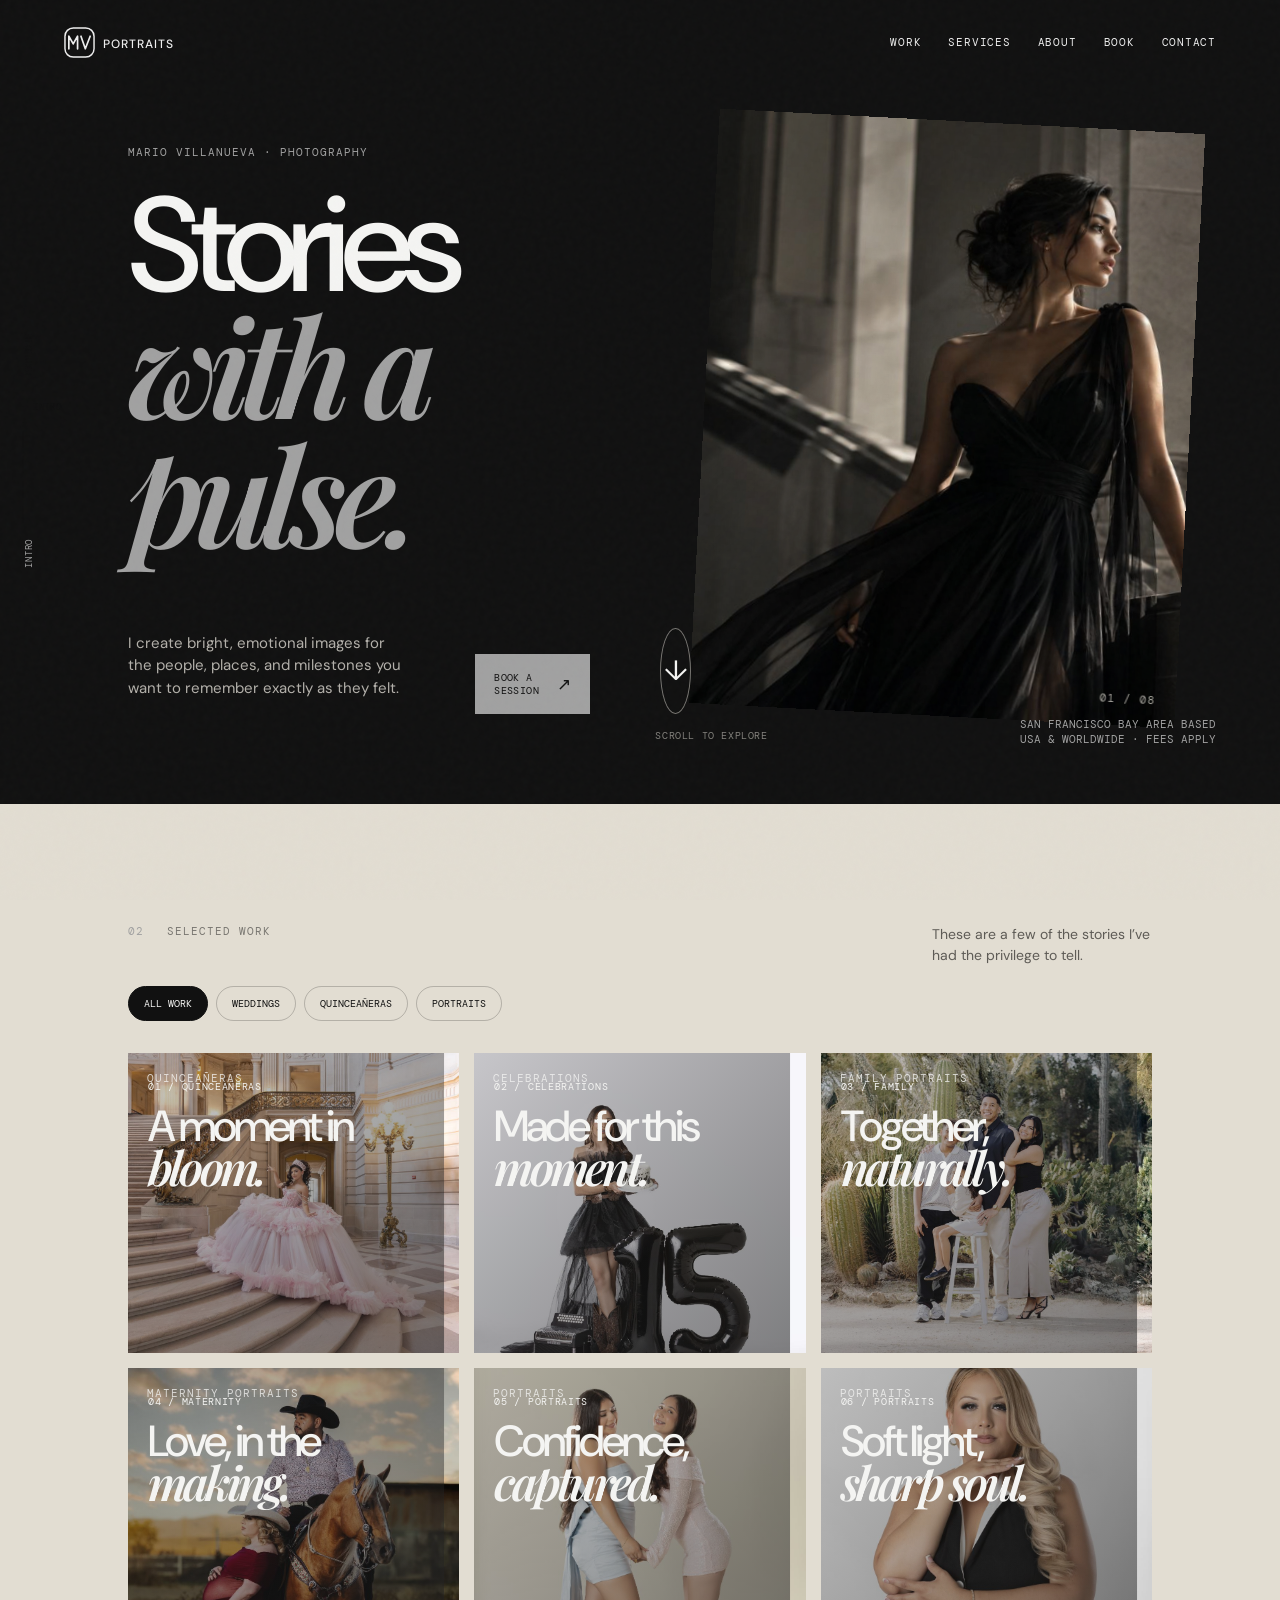
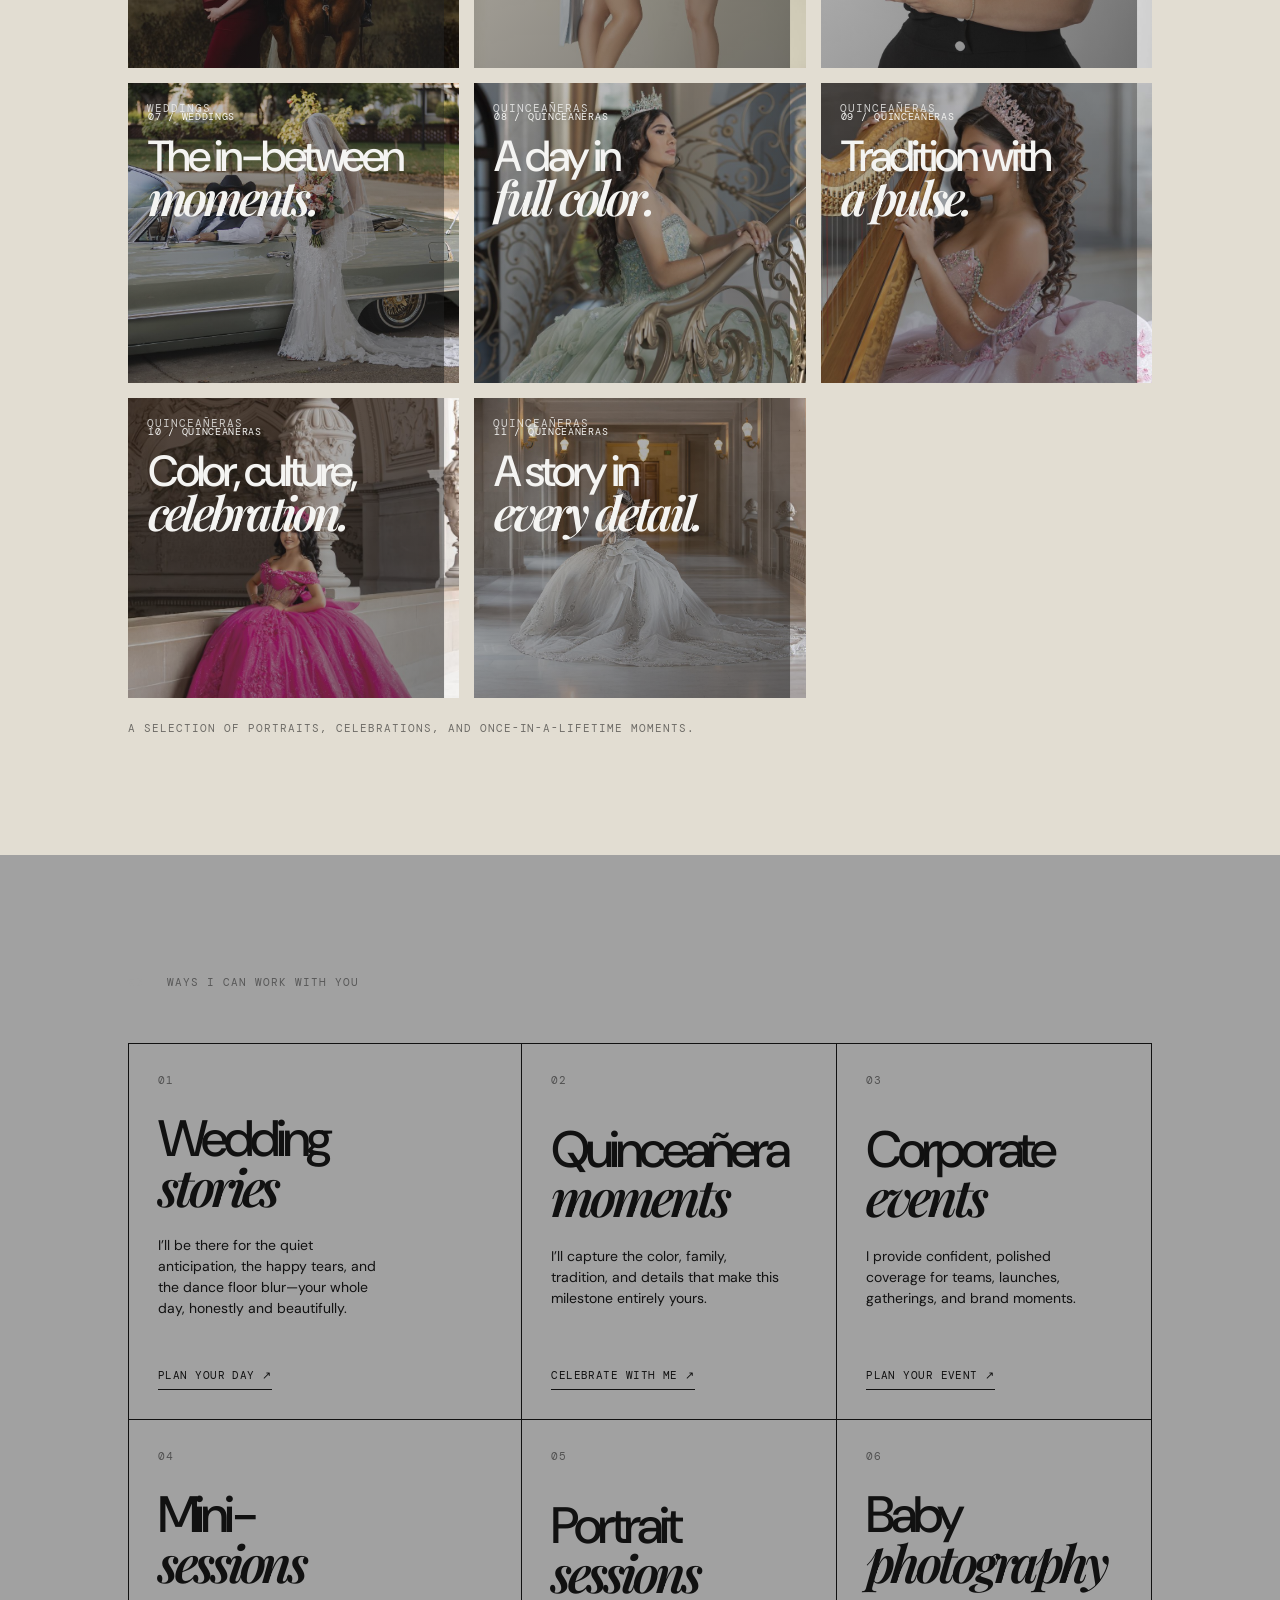
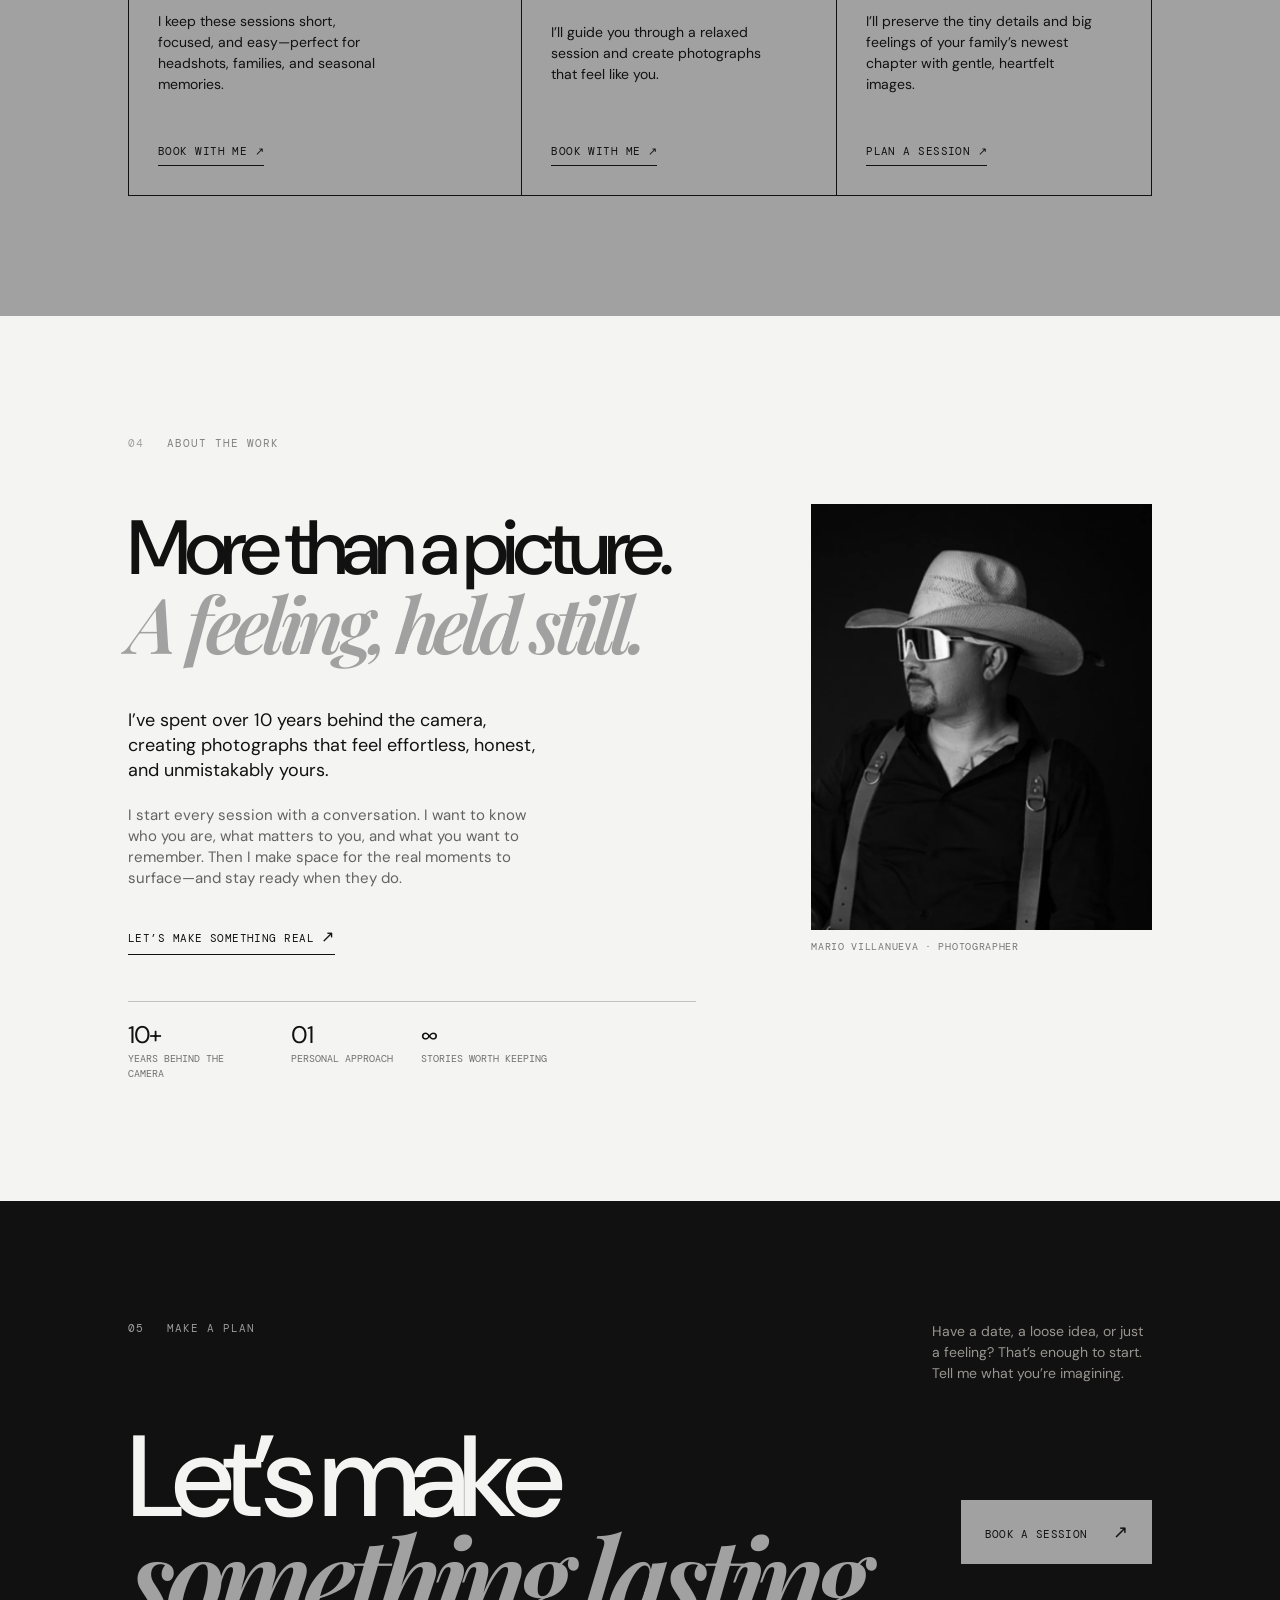
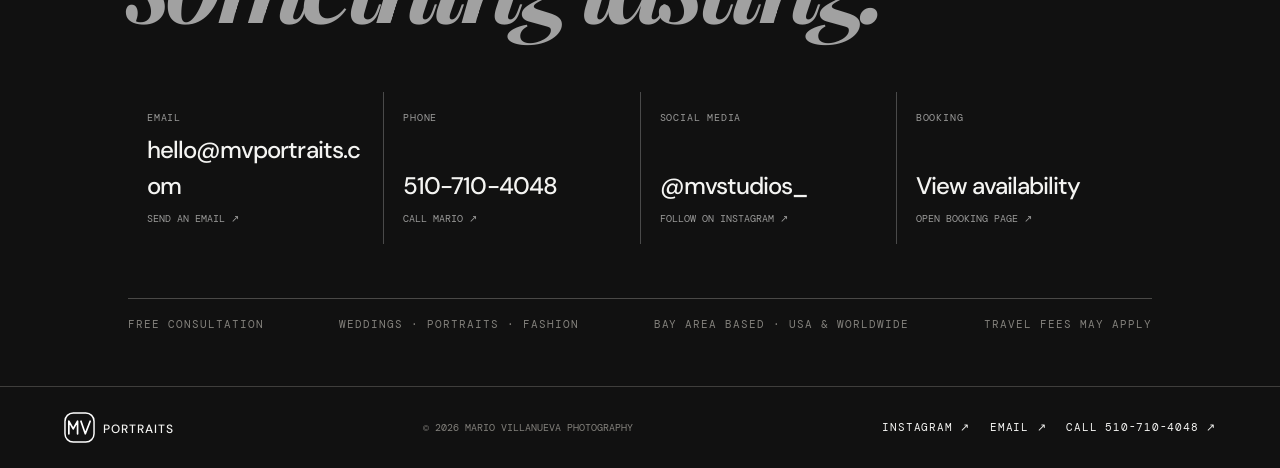
==== index.html @ e6b800de "Reduce services to six offerings" ====
<!doctype html>
<html lang="en">
  <head>
    <meta charset="UTF-8" />
    <meta name="viewport" content="width=device-width, initial-scale=1.0" />
    <meta name="description" content="MV Portraits by Mario Villanueva — San Francisco Bay Area wedding, quinceañera, baby, portrait, corporate event, mini-session, holiday, and special event photography. Available throughout the USA and worldwide." />
    <meta name="author" content="Mario Villanueva Photography" />
    <meta name="robots" content="index, follow, max-image-preview:large" />
    <link rel="canonical" href="https://mvportraits.com/" />
    <meta property="og:type" content="website" />
    <meta property="og:url" content="https://mvportraits.com/" />
    <meta property="og:title" content="MV Portraits — Photography with a pulse" />
    <meta property="og:description" content="Emotional photography for weddings, quinceañeras, portraits, corporate events, mini-sessions, holidays, and special events." />
    <meta property="og:site_name" content="MV Portraits" />
    <meta name="twitter:card" content="summary_large_image" />
    <link rel="icon" href="logo.svg" type="image/svg+xml" />
    <title>MV Portraits | Wedding, Quinceañera &amp; Event Photographer</title>
    <link rel="preconnect" href="https://fonts.googleapis.com" />
    <link rel="preconnect" href="https://fonts.gstatic.com" crossorigin />
    <link href="https://fonts.googleapis.com/css2?family=DM+Mono:wght@400;500&family=DM+Sans:wght@400;500;700&family=Playfair+Display:ital,wght@0,600;1,600&display=swap" rel="stylesheet" />
    <link rel="stylesheet" href="styles.css" />
    <link rel="stylesheet" href="overrides.css" />
    <script defer src="script.js"></script>
    <script type="application/ld+json">
      {
        "@context": "https://schema.org",
        "@type": "Photographer",
        "name": "Mario Villanueva Photography",
        "alternateName": "MV Portraits",
        "url": "https://mvportraits.com/",
        "telephone": "+1-510-710-4048",
        "email": "hello@mvportraits.com",
        "sameAs": ["https://www.instagram.com/mvstudios_/", "https://tidycal.com/tidycalmv"],
        "areaServed": ["San Francisco Bay Area", "United States", "Worldwide"],
        "serviceType": ["Wedding photography", "Quinceañera photography", "Baby photography", "Portrait photography", "Corporate event photography", "Mini-session photography", "Holiday photography", "Special event photography"]
      }
    </script>
  </head>
  <body>
    <a class="skip-link" href="#top">Skip to content</a>
    <div class="grain" aria-hidden="true"></div>
    <aside class="section-rail" aria-label="Page progress">
      <span class="section-rail-title">Explore</span>
      <a href="#top" data-rail="top" aria-label="Back to top"><i></i><span>Intro</span></a>
      <a href="#work" data-rail="work" aria-label="Selected work"><i></i><span>Work</span></a>
      <a href="#services" data-rail="services" aria-label="Services"><i></i><span>Services</span></a>
      <a href="#about" data-rail="about" aria-label="About Mario"><i></i><span>About</span></a>
      <a href="#contact" data-rail="contact" aria-label="Contact"><i></i><span>Contact</span></a>
      <strong class="section-rail-current">Intro</strong>
    </aside>
    <header class="site-header">
      <a class="brand" href="#top" aria-label="MV Portraits home"><img class="brand-logo" src="logo.svg" alt="MV Portraits logo" /><i>Portraits</i></a>
      <button class="menu-toggle" aria-expanded="false" aria-controls="site-nav">Menu <span>↗</span></button>
      <nav id="site-nav" class="site-nav" aria-label="Main navigation">
        <a href="#work">Work</a><a href="#services">Services</a><a href="#about">About</a><a href="https://tidycal.com/tidycalmv" target="_blank" rel="noreferrer">Book</a><a href="#contact">Contact</a>
      </nav>
    </header>

    <main id="top">
      <section class="hero section-pad">
        <div class="hero-copy">
          <p class="eyebrow">Mario Villanueva · Photography</p>
          <h1>Stories<br /><em>with a<br /><span class="pulse-word">pulse</span>.</em></h1>
          <div class="hero-bottom">
            <p class="lede">I create bright, emotional images for the people, places, and milestones you want to remember exactly as they felt.</p>
            <a class="hero-booking" href="https://tidycal.com/tidycalmv" target="_blank" rel="noreferrer">Book a session <span>↗</span></a>
            <a class="circle-link" href="#work" aria-label="Scroll to selected work">↓<span>Scroll to explore</span></a>
          </div>
        </div>
        <div class="hero-art placeholder-art art-hero" role="img" aria-label="Editorial portrait in a dramatic architectural interior">
          <img class="hero-image" src="Images/hero-mvportraits.jpg" alt="Editorial portrait in a dramatic architectural interior" fetchpriority="high" /><span class="art-mark">01 / 08</span>
        </div>
        <div class="hero-stamp">San Francisco Bay Area based<br />USA &amp; worldwide · fees apply</div>
      </section>

      <section id="work" class="work section-pad">
        <h2 class="visually-hidden">Photography portfolio</h2>
        <div class="section-head"><div class="section-kicker">02 <span>Selected work</span></div><p>These are a few of the stories I’ve had the privilege to tell.</p></div>
        <div class="filters" role="tablist" aria-label="Filter work"><button class="filter active" data-filter="all" role="tab">All work</button><button class="filter" data-filter="weddings" role="tab">Weddings</button><button class="filter" data-filter="quinceaneras" role="tab">Quinceañeras</button><button class="filter" data-filter="portraits" role="tab">Portraits</button></div>
        <div class="gallery">
          <article class="work-card tall placeholder-art art-sand" data-category="quinceaneras"><img class="gallery-image" src="Images/Gallery%20Images/optimized-small/17.mb%20.jpg" alt="Quinceañera portrait in a grand staircase setting" loading="lazy" /><span class="placeholder-label">Quinceañeras</span><div><small>01 / Quinceañeras</small><h3>A moment in<br /><em>bloom.</em></h3></div></article>
          <article class="work-card wide placeholder-art art-coral" data-category="quinceaneras"><img class="gallery-image" src="Images/Gallery%20Images/optimized-small/5.5mb%20.jpg" alt="Birthday portrait with a cake and oversized number balloons" loading="lazy" /><span class="placeholder-label">Celebrations</span><div><small>02 / Celebrations</small><h3>Made for this<br /><em>moment.</em></h3></div></article>
          <article class="work-card square placeholder-art art-blue" data-category="portraits"><img class="gallery-image" src="Images/Gallery%20Images/optimized-small/7.6mb%20.jpg" alt="Family portrait in a botanical garden" loading="lazy" /><span class="placeholder-label">Family portraits</span><div><small>03 / Family</small><h3>Together,<br /><em>naturally.</em></h3></div></article>
          <article class="work-card square placeholder-art art-lilac" data-category="portraits"><img class="gallery-image" src="Images/Gallery%20Images/optimized-small/8.3mb%20.jpg" alt="Maternity portrait with a horse at sunset" loading="lazy" /><span class="placeholder-label">Maternity portraits</span><div><small>04 / Maternity</small><h3>Love, in the<br /><em>making.</em></h3></div></article>
          <article class="work-card wide placeholder-art art-olive" data-category="portraits"><img class="gallery-image" src="Images/Gallery%20Images/optimized-small/9A7A7048.jpg" alt="Studio portrait of two women in elegant dresses" loading="lazy" /><span class="placeholder-label">Portraits</span><div><small>05 / Portraits</small><h3>Confidence,<br /><em>captured.</em></h3></div></article>
          <article class="work-card tall placeholder-art art-sand" data-category="portraits"><img class="gallery-image" src="Images/Gallery%20Images/optimized-small/9A7A8959.jpg" alt="Professional studio portrait of a woman in a black suit" loading="lazy" /><span class="placeholder-label">Portraits</span><div><small>06 / Portraits</small><h3>Soft light,<br /><em>sharp soul.</em></h3></div></article>
          <article class="work-card wide placeholder-art art-coral" data-category="weddings"><img class="gallery-image" src="Images/Gallery%20Images/optimized-small/9H5A1439.jpg" alt="Wedding couple with a classic car" loading="lazy" /><span class="placeholder-label">Weddings</span><div><small>07 / Weddings</small><h3>The in-between<br /><em>moments.</em></h3></div></article>
          <article class="work-card square placeholder-art art-blue" data-category="quinceaneras"><img class="gallery-image" src="Images/Gallery%20Images/optimized-small/9H5A9076-Enhanced-NR%20banner%20size%20.jpg" alt="Quinceañera portrait on an ornate staircase" loading="lazy" /><span class="placeholder-label">Quinceañeras</span><div><small>08 / Quinceañeras</small><h3>A day in<br /><em>full color.</em></h3></div></article>
          <article class="work-card square placeholder-art art-lilac" data-category="quinceaneras"><img class="gallery-image" src="Images/Gallery%20Images/optimized-small/banner%20size%20.jpg" alt="Quinceañera portrait with a harp" loading="lazy" /><span class="placeholder-label">Quinceañeras</span><div><small>09 / Quinceañeras</small><h3>Tradition with<br /><em>a pulse.</em></h3></div></article>
          <article class="work-card wide placeholder-art art-olive" data-category="quinceaneras"><img class="gallery-image" src="Images/Gallery%20Images/optimized-small/banners%20size%20.jpg" alt="Quinceañera in a bright pink gown" loading="lazy" /><span class="placeholder-label">Quinceañeras</span><div><small>10 / Quinceañeras</small><h3>Color, culture,<br /><em>celebration.</em></h3></div></article>
          <article class="work-card wide placeholder-art art-sand" data-category="quinceaneras"><img class="gallery-image" src="Images/Gallery%20Images/optimized-small/Untitled-163.jpg" alt="Quinceañera in a white gown inside an elegant hall" loading="lazy" /><span class="placeholder-label">Quinceañeras</span><div><small>11 / Quinceañeras</small><h3>A story in<br /><em>every detail.</em></h3></div></article>
        </div>
        <p class="gallery-note">A selection of portraits, celebrations, and once-in-a-lifetime moments.</p>
      </section>

      <section id="services" class="services section-pad">
        <h2 class="visually-hidden">Photography services</h2>
        <div class="section-kicker">03 <span>Ways I can work with you</span></div>
        <div class="services-grid">
          <article class="service featured"><span class="service-no">01</span><h3>Wedding<br /><em>stories</em></h3><p>I’ll be there for the quiet anticipation, the happy tears, and the dance floor blur—your whole day, honestly and beautifully.</p><a href="#contact">Plan your day ↗</a></article>
          <article class="service"><span class="service-no">02</span><h3>Quinceañera<br /><em>moments</em></h3><p>I’ll capture the color, family, tradition, and details that make this milestone entirely yours.</p><a href="#contact">Celebrate with me ↗</a></article>
          <article class="service"><span class="service-no">03</span><h3>Corporate<br /><em>events</em></h3><p>I provide confident, polished coverage for teams, launches, gatherings, and brand moments.</p><a href="#contact">Plan your event ↗</a></article>
          <article class="service"><span class="service-no">04</span><h3>Mini-<br /><em>sessions</em></h3><p>I keep these sessions short, focused, and easy—perfect for headshots, families, and seasonal memories.</p><a href="#contact">Book with me ↗</a></article>
          <article class="service"><span class="service-no">05</span><h3>Portrait<br /><em>sessions</em></h3><p>I’ll guide you through a relaxed session and create photographs that feel like you.</p><a href="#contact">Book with me ↗</a></article>
          <article class="service"><span class="service-no">06</span><h3>Baby<br /><em>photography</em></h3><p>I’ll preserve the tiny details and big feelings of your family’s newest chapter with gentle, heartfelt images.</p><a href="#contact">Plan a session ↗</a></article>
        </div>
      </section>

      <section id="about" class="intro section-pad">
        <div class="section-kicker">04 <span>About the work</span></div>
        <div class="about-layout">
          <figure class="about-portrait"><img src="Images/mario.webp" alt="Mario Villanueva, photographer and founder of MV Portraits" loading="lazy" /><figcaption>Mario Villanueva · Photographer</figcaption></figure>
          <div class="about-copy"><h2>More than a picture.<br /><em>A feeling, held still.</em></h2><div class="intro-text"><p>I’ve spent over 10 years behind the camera, creating photographs that feel effortless, honest, and unmistakably yours.</p><p>I start every session with a conversation. I want to know who you are, what matters to you, and what you want to remember. Then I make space for the real moments to surface—and stay ready when they do.</p><a class="text-link" href="#contact">Let’s make something real <span>↗</span></a></div><div class="about-details"><span><strong>10+</strong> years behind the camera</span><span><strong>01</strong> personal approach</span><span><strong>∞</strong> stories worth keeping</span></div></div>
        </div>
      </section>

      <section id="contact" class="contact section-pad"><div class="contact-top"><div class="section-kicker">05 <span>Make a plan</span></div><p>Have a date, a loose idea, or just a feeling? That’s enough to start. Tell me what you’re imagining.</p></div><div class="contact-main"><h2>Let’s make<br /><em>something lasting.</em></h2><a class="button" href="https://tidycal.com/tidycalmv" target="_blank" rel="noreferrer">Book a session <span>↗</span></a></div><div class="contact-links" aria-label="Contact options"><a href="mailto:hello@mvportraits.com"><small>Email</small><strong>hello@mvportraits.com</strong><span>Send an email ↗</span></a><a href="tel:+15107104048"><small>Phone</small><strong>510-710-4048</strong><span>Call Mario ↗</span></a><a href="https://www.instagram.com/mvstudios_/" target="_blank" rel="noreferrer"><small>Social media</small><strong>@mvstudios_</strong><span>Follow on Instagram ↗</span></a><a href="https://tidycal.com/tidycalmv" target="_blank" rel="noreferrer"><small>Booking</small><strong>View availability</strong><span>Open booking page ↗</span></a></div><div class="contact-meta"><span>Free consultation</span><span>Weddings · Portraits · Fashion</span><span>Bay Area based · USA &amp; worldwide</span><span>Travel fees may apply</span></div></section>
    </main>
    <dialog class="lightbox" aria-labelledby="lightbox-title"><button class="lightbox-close" type="button" aria-label="Close image preview">×</button><div class="lightbox-art"><img id="lightbox-image" src="" alt="" /></div><div class="lightbox-copy"><small id="lightbox-kicker"></small><h2 id="lightbox-title"></h2><p>A closer look at this story.</p></div></dialog>
    <footer class="site-footer"><a class="brand" href="#top"><img class="brand-logo" src="logo.svg" alt="MV Portraits logo" /><i>Portraits</i></a><p>© <span id="year"></span> Mario Villanueva Photography</p><div><a href="https://www.instagram.com/mvstudios_/" target="_blank" rel="noreferrer">Instagram ↗</a><a href="mailto:hello@mvportraits.com">Email ↗</a><a href="tel:+15107104048">Call 510-710-4048 ↗</a></div></footer>
  </body>
</html>
---- styles.css ----
:root{--ink:#171614;--cream:#f3efe6;--coral:#ef765e;--blue:#a9c9d6;--sand:#d7b99e;--lilac:#c7b3c8;--olive:#b1b78d;--line:rgba(23,22,20,.22);--serif:'Playfair Display',Georgia,serif;--sans:'DM Sans',Arial,sans-serif;--mono:'DM Mono',monospace}*{box-sizing:border-box}html{scroll-behavior:smooth}body{margin:0;background:var(--cream);color:var(--ink);font-family:var(--sans);font-size:16px;line-height:1.5}.grain{position:fixed;inset:0;pointer-events:none;opacity:.07;z-index:9;background-image:url("data:image/svg+xml,%3Csvg viewBox='0 0 180 180' xmlns='http://www.w3.org/2000/svg'%3E%3Cfilter id='n'%3E%3CfeTurbulence type='fractalNoise' baseFrequency='.8' numOctaves='3' stitchTiles='stitch'/%3E%3C/filter%3E%3Crect width='100%25' height='100%25' filter='url(%23n)' opacity='.6'/%3E%3C/svg%3E")}.site-header{display:flex;align-items:center;justify-content:space-between;padding:27px 5vw;position:absolute;top:0;left:0;width:100%;z-index:5}.brand{color:var(--ink);display:flex;gap:9px;align-items:baseline;text-decoration:none;font-weight:700;letter-spacing:-.05em;font-size:19px}.brand span{font-size:24px}.brand i{font-family:var(--serif);font-weight:600;font-size:18px;letter-spacing:-.04em}.site-nav{display:flex;gap:27px}.site-nav a,.site-footer a{color:inherit;text-decoration:none;font-family:var(--mono);font-size:11px;text-transform:uppercase;letter-spacing:.07em}.site-nav a:hover,.site-footer a:hover,.text-link:hover{color:var(--coral)}.menu-toggle{display:none;background:none;border:0;font:11px var(--mono);text-transform:uppercase}.menu-toggle span{font-size:17px}.section-pad{padding:120px 10vw}.hero{min-height:800px;background:var(--ink);color:var(--cream);position:relative;display:flex;align-items:center;overflow:hidden;padding-top:145px;padding-bottom:90px}.hero-copy{position:relative;z-index:2;width:55%;align-self:center}.eyebrow,.section-kicker,.service-no,.placeholder-label,.art-mark,.contact-meta,.gallery-note{font:11px var(--mono);text-transform:uppercase;letter-spacing:.09em}.eyebrow{color:var(--coral);margin:0 0 28px}.hero h1{font-size:clamp(68px,10.5vw,150px);line-height:.88;letter-spacing:-.075em;margin:0 0 55px;font-weight:500}.hero h1 em,.intro h2 em,.work-card h3 em,.service h3 em,.faq h2 em,.contact h2 em{font-family:var(--serif);font-weight:600;letter-spacing:-.08em}.hero h1 em{color:var(--coral)}.hero-bottom{display:flex;align-items:end;gap:70px}.lede{max-width:310px;color:rgba(243,239,230,.72);font-size:15px}.circle-link{display:flex;align-items:center;justify-content:center;border:1px solid rgba(243,239,230,.45);width:86px;height:86px;border-radius:50%;color:var(--cream);text-decoration:none;font-size:28px;line-height:1;position:relative;transition:.25s}.circle-link:hover{background:var(--coral);border-color:var(--coral);transform:rotate(-12deg)}.circle-link span{position:absolute;top:100px;left:-6px;white-space:nowrap;font:10px var(--mono);text-transform:uppercase;letter-spacing:.06em;color:rgba(243,239,230,.5)}.placeholder-art{position:relative;overflow:hidden}.placeholder-art:after{content:"";position:absolute;inset:0;background:linear-gradient(140deg,transparent 35%,rgba(255,255,255,.15) 36%,transparent 50%),radial-gradient(ellipse at 55% 35%,rgba(255,255,255,.23),transparent 32%),linear-gradient(120deg,rgba(0,0,0,.03),rgba(0,0,0,.35));mix-blend-mode:soft-light}.art-hero{position:absolute;right:7vw;top:15%;width:38%;height:74%;background:linear-gradient(135deg,#847b73,#252322 60%,#be765c);transform:rotate(3deg)}.art-hero:before{content:"";position:absolute;width:52%;height:74%;left:23%;top:13%;border-radius:48% 48% 42% 42%;background:linear-gradient(160deg,#c9a88c 0 21%,#633f39 22% 48%,#1d1c1b 49% 100%);filter:blur(1px)}.placeholder-label{position:absolute;z-index:2;top:18px;left:19px;color:rgba(23,22,20,.65)}.art-hero .placeholder-label{color:rgba(243,239,230,.65)}.art-mark{position:absolute;z-index:2;bottom:20px;right:20px;color:rgba(243,239,230,.7)}.hero-stamp{position:absolute;z-index:2;right:5vw;bottom:57px;color:var(--coral);font:11px var(--mono);text-transform:uppercase;line-height:1.4}.section-kicker{display:flex;gap:23px;color:var(--coral);margin-bottom:54px}.section-kicker span{color:var(--ink);opacity:.5}.intro{background:var(--cream)}.intro-layout,.faq-layout{display:grid;grid-template-columns:1.4fr .8fr;gap:12vw}.intro h2,.faq h2{font-size:clamp(42px,6vw,84px);line-height:.96;letter-spacing:-.07em;font-weight:500;margin:0}.intro h2 em,.faq h2 em{color:var(--coral)}.intro-text{padding-top:12px;max-width:350px}.intro-text p{font-size:18px;line-height:1.4;margin:0 0 22px}.intro-text p+ p{color:rgba(23,22,20,.65);font-size:15px}.text-link,.service a{display:inline-block;color:var(--ink);font:11px var(--mono);text-transform:uppercase;letter-spacing:.04em;text-decoration:none;border-bottom:1px solid var(--ink);padding-bottom:7px;margin-top:15px}.text-link span{font-size:16px}.work{background:#e2ddd2}.section-head,.contact-top{display:flex;justify-content:space-between;align-items:start}.section-head p,.contact-top p{margin:0;color:rgba(23,22,20,.65);max-width:220px;font-size:14px}.filters{display:flex;gap:8px;margin:-6px 0 32px}.filter{background:transparent;border:1px solid var(--line);border-radius:30px;padding:10px 15px;font:10px var(--mono);text-transform:uppercase;cursor:pointer;color:var(--ink)}.filter.active,.filter:hover{background:var(--ink);color:var(--cream);border-color:var(--ink)}.gallery{display:grid;grid-template-columns:1fr 1fr 1fr;grid-auto-rows:245px;gap:15px}.work-card{display:flex;flex-direction:column;justify-content:space-between;padding:20px;transition:transform .3s,opacity .3s}.work-card:hover{transform:translateY(-6px)}.work-card.tall{grid-row:span 2;background:var(--sand)}.work-card.wide{grid-column:span 2;background:var(--coral)}.work-card.square{background:var(--blue)}.work-card.art-lilac{background:var(--lilac)}.work-card.art-olive{background:var(--olive)}.work-card div{position:relative;z-index:2}.work-card small{font:10px var(--mono);text-transform:uppercase;letter-spacing:.07em}.work-card h3{font-size:clamp(31px,3.4vw,54px);line-height:.89;letter-spacing:-.07em;font-weight:500;margin:10px 0 0}.work-card h3 em{font-size:1.08em}.gallery-note{opacity:.55;margin:23px 0 0}.services{background:var(--coral)}.services .section-kicker span{color:var(--ink)}.services-grid{display:grid;grid-template-columns:1.25fr 1fr 1fr;gap:1px;background:var(--ink);border:1px solid var(--ink)}.service{background:var(--coral);padding:29px;min-height:375px;display:flex;flex-direction:column}.service.featured{background:var(--ink);color:var(--cream)}.service-no{color:rgba(23,22,20,.55)}.featured .service-no{color:var(--coral)}.service h3{font-size:clamp(35px,4vw,64px);line-height:.91;letter-spacing:-.08em;font-weight:500;margin:auto 0 22px}.featured h3 em{color:var(--coral)}.service p{font-size:14px;max-width:230px;margin:0 0 20px}.service a{margin-top:auto;width:max-content;border-color:currentColor;color:inherit}.faq{background:var(--cream)}.faq-list{border-top:1px solid var(--line)}details{border-bottom:1px solid var(--line);padding:21px 0}summary{display:flex;justify-content:space-between;list-style:none;cursor:pointer;font-size:16px;font-weight:500}summary::-webkit-details-marker{display:none}summary span{font:24px var(--sans);font-weight:300;transition:transform .2s}details[open] summary span{transform:rotate(45deg)}details p{max-width:520px;color:rgba(23,22,20,.65);font-size:14px;margin:15px 35px 0 0}.contact{background:var(--ink);color:var(--cream);min-height:620px;padding-bottom:55px;display:flex;flex-direction:column}.contact-top .section-kicker span{color:var(--cream);opacity:.6}.contact-top p{color:rgba(243,239,230,.6)}.contact-main{display:flex;flex:1;align-items:center;justify-content:space-between;gap:30px}.contact h2{font-size:clamp(59px,9vw,132px);line-height:.85;letter-spacing:-.08em;font-weight:500;margin:40px 0}.contact h2 em{color:var(--coral)}.button{background:var(--coral);color:var(--ink);text-decoration:none;padding:20px 24px;font:11px var(--mono);text-transform:uppercase;letter-spacing:.03em;transition:.2s}.button:hover{background:var(--cream);transform:translateY(-3px)}.button span{font-size:18px;margin-left:18px}.contact-meta{display:flex;justify-content:space-between;color:rgba(243,239,230,.5);border-top:1px solid rgba(243,239,230,.25);padding-top:18px}.site-footer{background:var(--ink);color:var(--cream);border-top:1px solid rgba(243,239,230,.2);display:flex;justify-content:space-between;align-items:center;padding:25px 5vw}.site-footer p{margin:0;color:rgba(243,239,230,.5);font:10px var(--mono);text-transform:uppercase}.site-footer>div{display:flex;gap:20px}.site-footer a{color:var(--cream)}
@media(max-width:750px){.site-header{padding:20px 6vw}.site-nav{display:none;position:absolute;top:70px;right:6vw;background:var(--cream);padding:20px;flex-direction:column;gap:15px;box-shadow:0 10px 30px #0001}.site-nav.open{display:flex}.menu-toggle{display:block;color:var(--cream)}.hero{min-height:730px;padding:120px 6vw 70px;display:block}.hero-copy{width:100%;padding-top:60px}.hero h1{font-size:20vw;margin-bottom:38px}.hero-bottom{gap:35px;align-items:center}.lede{font-size:14px;max-width:220px}.circle-link{width:68px;height:68px}.circle-link span{display:none}.art-hero{top:auto;bottom:0;right:6vw;width:46%;height:35%;opacity:.75}.hero-stamp{right:auto;left:6vw;bottom:22px}.section-pad{padding:85px 6vw}.section-kicker{margin-bottom:38px}.intro-layout,.faq-layout{display:block}.intro h2,.faq h2{font-size:13vw;margin-bottom:42px}.intro-text{padding:0}.section-head,.contact-top{display:block}.section-head p,.contact-top p{margin-top:-28px;margin-left:auto}.gallery{grid-template-columns:1fr 1fr;grid-auto-rows:195px;gap:10px}.work-card{padding:14px}.work-card.tall{grid-row:span 2}.work-card.wide{grid-column:span 2}.work-card h3{font-size:30px}.services-grid{grid-template-columns:1fr}.service{min-height:300px}.contact{min-height:570px}.contact-main{display:block}.contact h2{font-size:16vw;margin:65px 0}.button{display:inline-block}.contact-meta{display:grid;gap:10px}.site-footer{display:grid;gap:20px}.site-footer>div{gap:14px}}
---- overrides.css ----
/* Monochrome visual direction: whites, blacks, graphite, and soft greys. */
:root {
  --ink: #111111;
  --cream: #f4f4f2;
  --coral: #a1a1a1;
  --blue: #c9c9c7;
  --sand: #d8d8d4;
  --lilac: #b9b9b7;
  --olive: #8e8e8c;
  --line: rgba(17, 17, 17, .22);
}

.grain { opacity: .035; }

.art-hero { background: #252525; }
.art-hero:before { display: none; }
.art-hero .hero-image { position: absolute; z-index: 0; inset: 0; width: 100%; height: 100%; object-fit: cover; object-position: 78% center; }
.art-sand { background: #d8d8d4 !important; }
.art-coral { background: #a1a1a1 !important; }
.art-blue { background: #c9c9c7 !important; }
.art-lilac { background: #b9b9b7 !important; }
.art-olive { background: #8e8e8c !important; }

.contact-links {
  display: grid;
  grid-template-columns: repeat(4, 1fr);
  gap: 1px;
  margin: 18px 0 54px;
  background: rgba(244, 244, 242, .25);
}

.contact-links a {
  display: flex;
  flex-direction: column;
  gap: 8px;
  min-height: 145px;
  padding: 19px;
  color: var(--cream);
  background: var(--ink);
  text-decoration: none;
  transition: background .2s, color .2s;
}

.contact-links a:hover { background: var(--cream); color: var(--ink); }
.contact-links small { font: 10px var(--mono); text-transform: uppercase; letter-spacing: .08em; opacity: .6; }
.contact-links strong { margin-top: auto; font-size: clamp(16px, 2vw, 24px); font-weight: 500; letter-spacing: -.04em; overflow-wrap: anywhere; }
.contact-links span { font: 10px var(--mono); text-transform: uppercase; opacity: .6; }
.intro-side { display: grid; gap: 32px; }
.about-portrait { margin: 0; }
.about-portrait img { display: block; width: 100%; aspect-ratio: 4 / 5; object-fit: cover; filter: grayscale(1); }
.about-portrait figcaption { margin-top: 10px; color: rgba(17, 17, 17, .55); font: 10px var(--mono); text-transform: uppercase; letter-spacing: .07em; }
.about-layout { display: grid; grid-template-columns: 1.25fr minmax(260px, .75fr); gap: 9vw; align-items: start; }
.about-layout .about-portrait { grid-column: 2; grid-row: 1; max-width: 390px; }
.about-copy { padding-top: 8px; }
.about-layout .about-copy { grid-column: 1; grid-row: 1; }
.about-copy h2 { margin-bottom: 42px; }
.about-copy .intro-text { max-width: 430px; padding: 0; }
.about-details { display: flex; flex-wrap: wrap; gap: 14px 28px; margin-top: 46px; padding-top: 17px; border-top: 1px solid var(--line); }
.about-details span { max-width: 135px; color: rgba(17, 17, 17, .58); font: 10px var(--mono); text-transform: uppercase; line-height: 1.45; }
.about-details strong { display: block; color: var(--ink); font: 24px var(--sans); letter-spacing: -.06em; margin-bottom: 2px; }
.visually-hidden { position: absolute; width: 1px; height: 1px; padding: 0; margin: -1px; overflow: hidden; clip: rect(0, 0, 0, 0); white-space: nowrap; border: 0; }
.brand-logo { width: 31px; height: 31px; display: block; color: currentColor; }
.brand { align-items: center; gap: 8px; }
.brand i { display: block; line-height: 1; transform: translateY(1px); font-family: var(--sans); font-size: 12px; font-style: normal; font-weight: 500; letter-spacing: .08em; text-transform: uppercase; }
.site-footer .brand-logo { filter: invert(1); }
.skip-link { position: fixed; z-index: 30; top: 12px; left: 12px; padding: 10px 14px; background: var(--ink); color: var(--cream); transform: translateY(-160%); transition: transform .2s; font: 10px var(--mono); text-transform: uppercase; }
.skip-link:focus { transform: translateY(0); }
.site-header { position: absolute; mix-blend-mode: difference; color: #fff; transition: background .25s, padding .25s; }
.site-header .brand, .site-header .site-nav a, .site-header .menu-toggle { color: #fff; }
.site-header .brand-logo { filter: invert(1); }
.site-header:has(.site-nav.open) { mix-blend-mode: normal; background: var(--cream); }
.site-header:has(.site-nav.open) .brand, .site-header:has(.site-nav.open) .site-nav a, .site-header:has(.site-nav.open) .menu-toggle { color: var(--ink); }
.site-header:has(.site-nav.open) .brand-logo { filter: none; }
a:focus-visible, button:focus-visible, summary:focus-visible { outline: 2px solid var(--coral); outline-offset: 4px; }

/* Cinematic motion layer */
html { --scroll-progress: 0; }
body::before { content: ""; position: fixed; inset: 0 auto auto 0; z-index: 20; width: 100%; height: 3px; background: var(--coral); transform: scaleX(var(--scroll-progress)); transform-origin: left; pointer-events: none; }
.section-rail { position: fixed; z-index: 8; left: 22px; top: 50%; display: flex; flex-direction: column; align-items: flex-start; gap: 9px; transform: translateY(-50%); mix-blend-mode: normal; }
.section-rail-title { margin: 0 0 6px 1px; color: rgba(17, 17, 17, .45); font: 9px var(--mono); text-transform: uppercase; letter-spacing: .12em; writing-mode: vertical-rl; transform: rotate(180deg); }
.section-rail a { display: flex; align-items: center; gap: 9px; color: var(--ink); text-decoration: none; }
.section-rail a i { display: block; width: 2px; height: 16px; background: rgba(17, 17, 17, .24); transition: height .3s ease, background .3s ease; }
.section-rail a span { max-width: 0; overflow: hidden; opacity: 0; white-space: nowrap; font: 9px var(--mono); text-transform: uppercase; letter-spacing: .08em; transition: max-width .3s ease, opacity .3s ease; }
.section-rail a:hover span, .section-rail a.active span { max-width: 70px; opacity: .75; }
.section-rail a.active i { height: 32px; background: var(--ink); }
.section-rail-current { margin: 7px 0 0 1px; color: var(--coral); font: 9px var(--mono); text-transform: uppercase; letter-spacing: .08em; writing-mode: vertical-rl; transform: rotate(180deg); }
.hero-copy > * { animation: hero-in .9s cubic-bezier(.22, 1, .36, 1) both; }
.hero-copy .eyebrow { animation-delay: .12s; }
.hero-copy h1 { animation-delay: .25s; }
.pulse-word { display: inline-block; transform-origin: center bottom; animation: pulse-word 2.8s ease-in-out 1.1s infinite; }
.hero-copy .hero-bottom { animation-delay: .4s; }
.hero-booking { display: inline-flex; align-items: center; gap: 18px; padding: 17px 19px; background: var(--coral); color: var(--ink); text-decoration: none; font: 10px var(--mono); text-transform: uppercase; letter-spacing: .04em; transition: background .2s, transform .2s; }
.hero-booking span { font-size: 17px; }
.hero-booking:hover { background: var(--cream); transform: translateY(-3px); }
.hero-art { animation: hero-art-in 1.2s cubic-bezier(.22, 1, .36, 1) .2s both, hero-float 8s ease-in-out 1.6s infinite; }
.hero-stamp { animation: fade-up .8s ease .85s both; }
.reveal { opacity: 0; transform: translateY(38px); transition: opacity .9s ease, transform .9s cubic-bezier(.22, 1, .36, 1); }
.reveal.is-visible { opacity: 1; transform: translateY(0); }
.reveal .work-card, .reveal .service, .reveal .contact-links a { opacity: 0; transform: translateY(22px); transition: opacity .7s ease, transform .7s cubic-bezier(.22, 1, .36, 1); }
.reveal.is-visible .work-card, .reveal.is-visible .service, .reveal.is-visible .contact-links a { opacity: 1; transform: translateY(0); }
.reveal.is-visible .work-card:nth-child(2), .reveal.is-visible .service:nth-child(2), .reveal.is-visible .contact-links a:nth-child(2) { transition-delay: .08s; }
.reveal.is-visible .work-card:nth-child(3), .reveal.is-visible .service:nth-child(3), .reveal.is-visible .contact-links a:nth-child(3) { transition-delay: .16s; }
.reveal.is-visible .work-card:nth-child(4), .reveal.is-visible .contact-links a:nth-child(4) { transition-delay: .24s; }
.work-card::after { transition: transform .7s cubic-bezier(.22, 1, .36, 1); transform: translateX(-12%) scale(1.15); }
.work-card:hover::after { transform: translateX(4%) scale(1.25); }
.work-card .gallery-image { position: absolute; z-index: 0; inset: 0; display: block; width: 100%; height: 100%; object-fit: cover; object-position: center center; filter: saturate(.92); transition: transform .8s cubic-bezier(.22, 1, .36, 1), filter .3s ease; }
.work-card[data-category="quinceaneras"] .gallery-image { object-position: center 42%; }
.work-card[data-category="portraits"] .gallery-image { object-position: center 38%; }
.gallery { grid-auto-flow: row dense; }
.work-card:hover .gallery-image { transform: scale(1.06); filter: saturate(1); }
.work-card:has(.gallery-image) { color: var(--cream); }
.work-card:has(.gallery-image)::after { background: linear-gradient(135deg, rgba(35, 35, 35, .18), rgba(35, 35, 35, .58)); mix-blend-mode: normal; }
.work-card:has(.gallery-image) .placeholder-label { color: rgba(244, 244, 242, .78); }
.work-card::before { content: "↗"; position: absolute; z-index: 3; top: 16px; right: 18px; width: 32px; height: 32px; display: grid; place-items: center; border: 1px solid currentColor; border-radius: 50%; opacity: 0; transform: translate(-8px, 8px) rotate(-25deg); transition: opacity .3s, transform .3s; }
.work-card:hover::before { opacity: .8; transform: translate(0, 0) rotate(0); }

@keyframes hero-in { from { opacity: 0; transform: translateY(28px); } to { opacity: 1; transform: translateY(0); } }
@keyframes hero-art-in { from { opacity: 0; transform: translateX(80px) rotate(8deg) scale(.92); } to { opacity: 1; transform: translateX(0) rotate(3deg) scale(1); } }
@keyframes hero-float { 0%, 100% { margin-top: 0; } 50% { margin-top: -14px; } }
@keyframes fade-up { from { opacity: 0; transform: translateY(12px); } to { opacity: 1; transform: translateY(0); } }
@keyframes pulse-word { 0%, 100% { transform: scale(1); text-shadow: 0 0 0 rgba(161, 161, 161, 0); } 50% { transform: scale(1.035); text-shadow: 0 0 22px rgba(161, 161, 161, .38); } }
@media (prefers-reduced-motion: reduce) {
  *, *::before, *::after { animation-duration: .01ms !important; animation-iteration-count: 1 !important; scroll-behavior: auto !important; transition-duration: .01ms !important; }
  .reveal { opacity: 1; transform: none; }
}

.lightbox { width: min(900px, calc(100% - 36px)); padding: 0; border: 0; background: var(--cream); color: var(--ink); box-shadow: 0 24px 80px #0008; }
.lightbox::backdrop { background: #111b; backdrop-filter: blur(8px); }
.lightbox-close { position: absolute; z-index: 2; top: 14px; right: 14px; width: 38px; height: 38px; border: 1px solid currentColor; border-radius: 50%; background: transparent; color: inherit; font-size: 25px; cursor: pointer; }
.lightbox-art { min-height: 390px; background: linear-gradient(135deg, var(--sand), var(--olive)); }
.lightbox-art img { display: block; width: 100%; max-height: 66vh; object-fit: contain; background: #111; }
.lightbox-copy { padding: 26px 30px 30px; }
.lightbox-copy small { font: 10px var(--mono); text-transform: uppercase; color: var(--coral); }
.lightbox-copy h2 { margin: 12px 0 8px; font-size: clamp(32px, 5vw, 62px); line-height: .9; letter-spacing: -.07em; font-weight: 500; }
.lightbox-copy p { margin: 0; color: rgba(17,17,17,.6); }
.not-found { min-height: 100vh; display: grid; place-items: center; padding: 8vw; background: var(--ink); color: var(--cream); }
.not-found main { max-width: 760px; }
.not-found h1 { margin: 20px 0 25px; font-size: clamp(68px, 11vw, 150px); line-height: .86; letter-spacing: -.08em; font-weight: 500; }
.not-found h1 em { color: var(--coral); font-family: var(--serif); }
.not-found main > p:not(.eyebrow) { max-width: 350px; color: rgba(244,244,242,.65); margin-bottom: 30px; }

/* Service cards share one neutral default and invert on hover. */
.service,
.service.featured {
  background: var(--coral);
  color: var(--ink);
  transition: background .25s ease, color .25s ease;
}

.service .service-no,
.service.featured .service-no { color: rgba(17, 17, 17, .55); }
.service h3 em,
.service.featured h3 em { color: var(--ink); }
.service:hover,
.service.featured:hover { background: var(--ink); color: var(--cream); }
.service:hover .service-no,
.service.featured:hover .service-no { color: var(--coral); }
.service:hover h3 em,
.service.featured:hover h3 em { color: var(--coral); }

/* Mobile refinements */
@media (max-width: 750px) {
  .section-rail { display: none; }
  .site-header { position: fixed; }
  body { overflow-x: hidden; }
  .site-header { position: absolute; }
  .site-nav { z-index: 10; min-width: 170px; border: 1px solid var(--line); }
  .site-nav a { padding: 4px 0; }
  .hero { min-height: 720px; }
  .hero-copy { padding-top: 30px; }
  .hero h1 { max-width: 100%; font-size: clamp(62px, 19vw, 112px); }
  .hero-bottom { position: relative; z-index: 3; display: grid; grid-template-columns: 1fr auto; align-items: end; gap: 20px 14px; }
  .hero-bottom .lede { grid-column: 1 / -1; max-width: 245px; }
  .hero-booking { grid-column: 1; justify-self: start; padding: 14px 12px; gap: 9px; font-size: 9px; white-space: nowrap; }
  .circle-link { grid-column: 2; grid-row: 2; align-self: end; }
  .art-hero { z-index: 1; width: 66%; height: 38%; right: -10vw; bottom: 2%; opacity: .42; }
  .hero-copy, .hero-stamp { z-index: 2; }
  .hero-stamp { font-size: 9px; }
  .work .section-head > p { max-width: 100%; margin: 14px 0 0; padding-bottom: 18px; font-size: 15px; line-height: 1.4; }
  .filters { flex-wrap: wrap; }
  .filter { min-height: 38px; }
  .gallery { grid-template-columns: 1fr 1fr; }
  .work-card { min-width: 0; }
  .work-card .gallery-image { object-position: center center; }
  .work-card .placeholder-label { display: none; }
  .work-card > div { min-width: 0; max-width: 100%; }
  .work-card small { display: block; margin-bottom: 7px; }
  .work-card h3 { margin-top: 0; overflow-wrap: anywhere; }
  .work-card h3 { font-size: clamp(25px, 8vw, 36px); }
  .service { min-height: 265px; padding: 23px; }
  .service h3 { font-size: clamp(40px, 13vw, 58px); }
  .contact h2 { font-size: clamp(52px, 15vw, 88px); }
  .button { width: 100%; text-align: center; }
  .contact-links { grid-template-columns: 1fr; margin: 12px 0 38px; }
  .contact-links a { min-height: 118px; }
  .about-layout { display: block; }
  .about-layout .about-portrait, .about-layout .about-copy { grid-column: auto; grid-row: auto; }
  .about-layout .about-portrait { max-width: 100%; margin-bottom: 38px; }
  .about-copy { padding: 0; }
  .about-copy h2 { margin-bottom: 34px; }
  .about-details { margin-top: 36px; }
  .lightbox-art { min-height: 270px; }
  .lightbox-copy { padding: 23px; }
  .site-footer p { line-height: 1.5; }
}

@media (max-width: 420px) {
  .hero { min-height: 680px; padding-bottom: 55px; }
  .hero h1 { font-size: 18vw; }
  .hero-bottom { gap: 18px 12px; }
  .lede { max-width: 190px; }
  .circle-link { width: 60px; height: 60px; font-size: 23px; }
  .gallery { grid-template-columns: 1fr; grid-auto-rows: 230px; }
  .work-card.tall, .work-card.wide { grid-column: auto; grid-row: span 1; }
  .work-card h3 { font-size: 34px; }
  .section-pad { padding-top: 72px; padding-bottom: 72px; }
}

@media (min-width: 751px) {
  .gallery { grid-auto-flow: row; grid-auto-rows: 300px; }
  .gallery .work-card,
  .gallery .work-card.tall,
  .gallery .work-card.wide,
  .gallery .work-card.square { grid-column: span 1; grid-row: span 1; min-height: 0; }
}
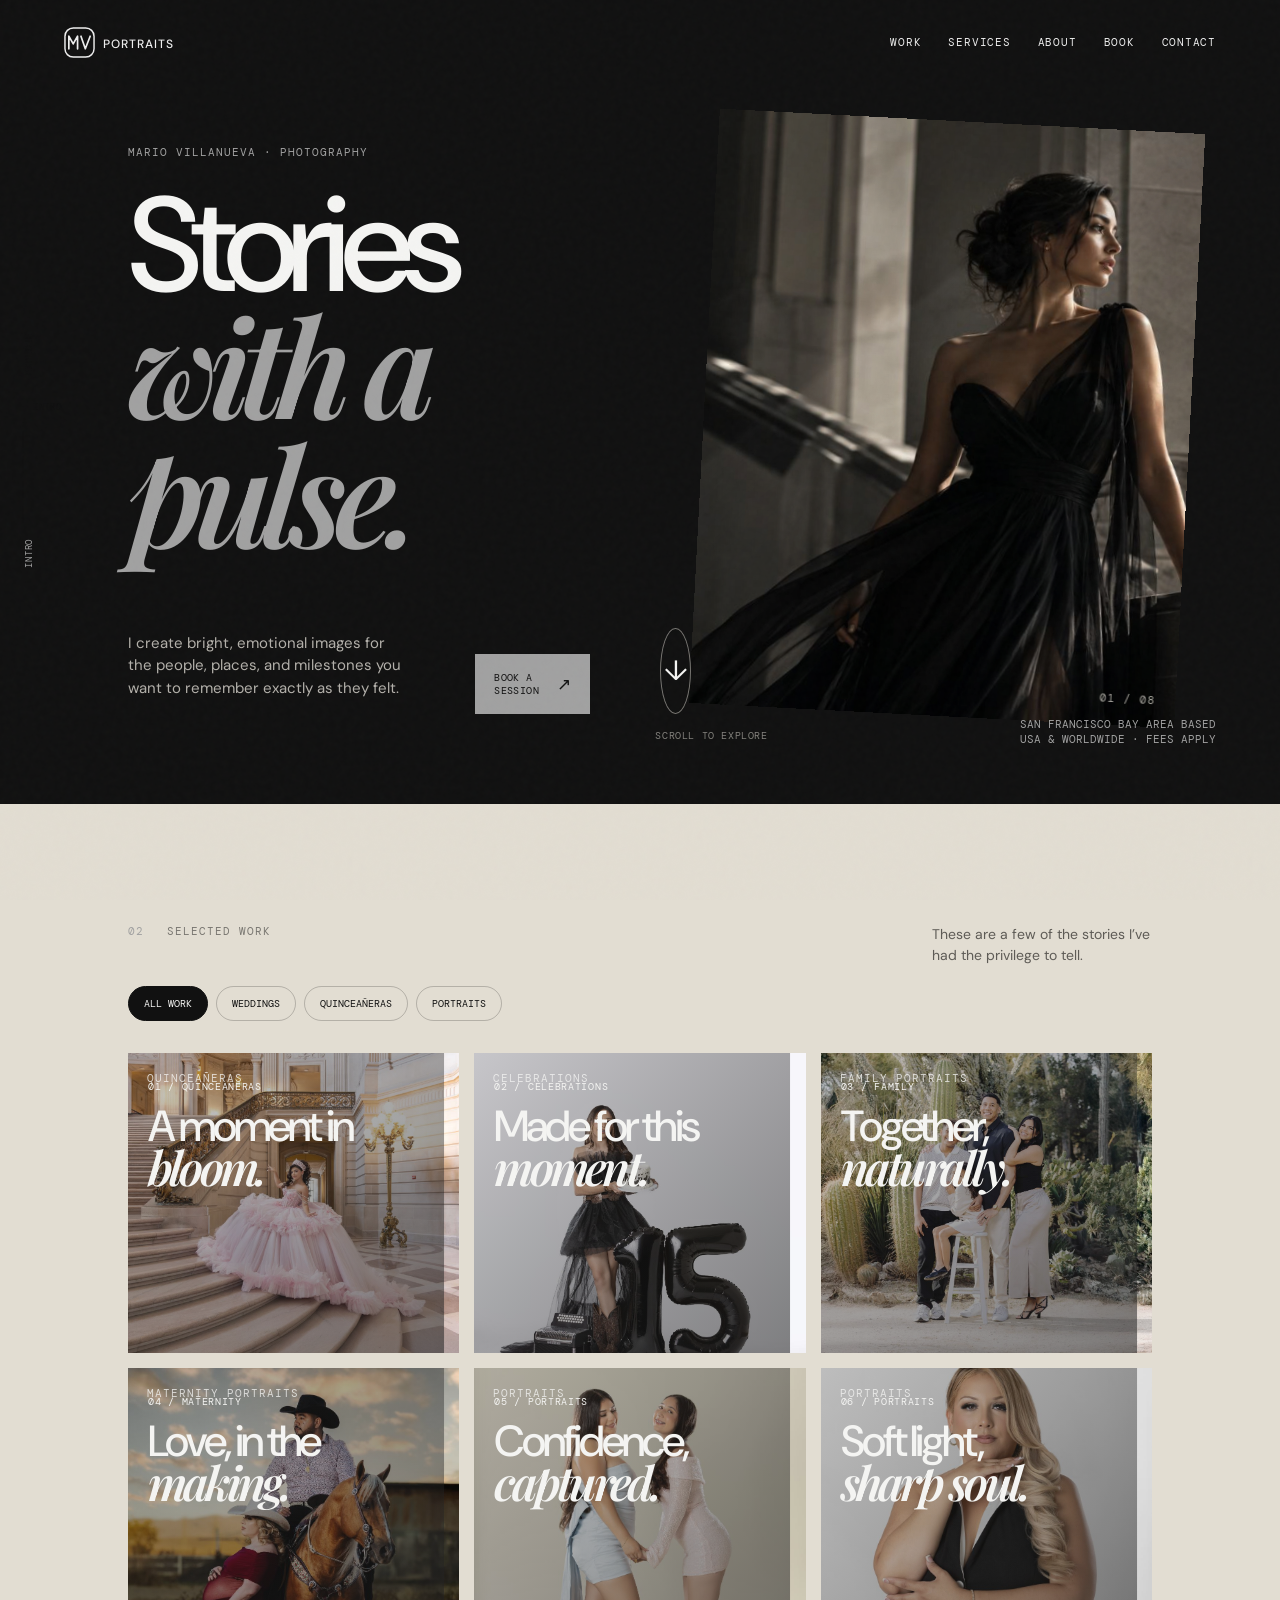
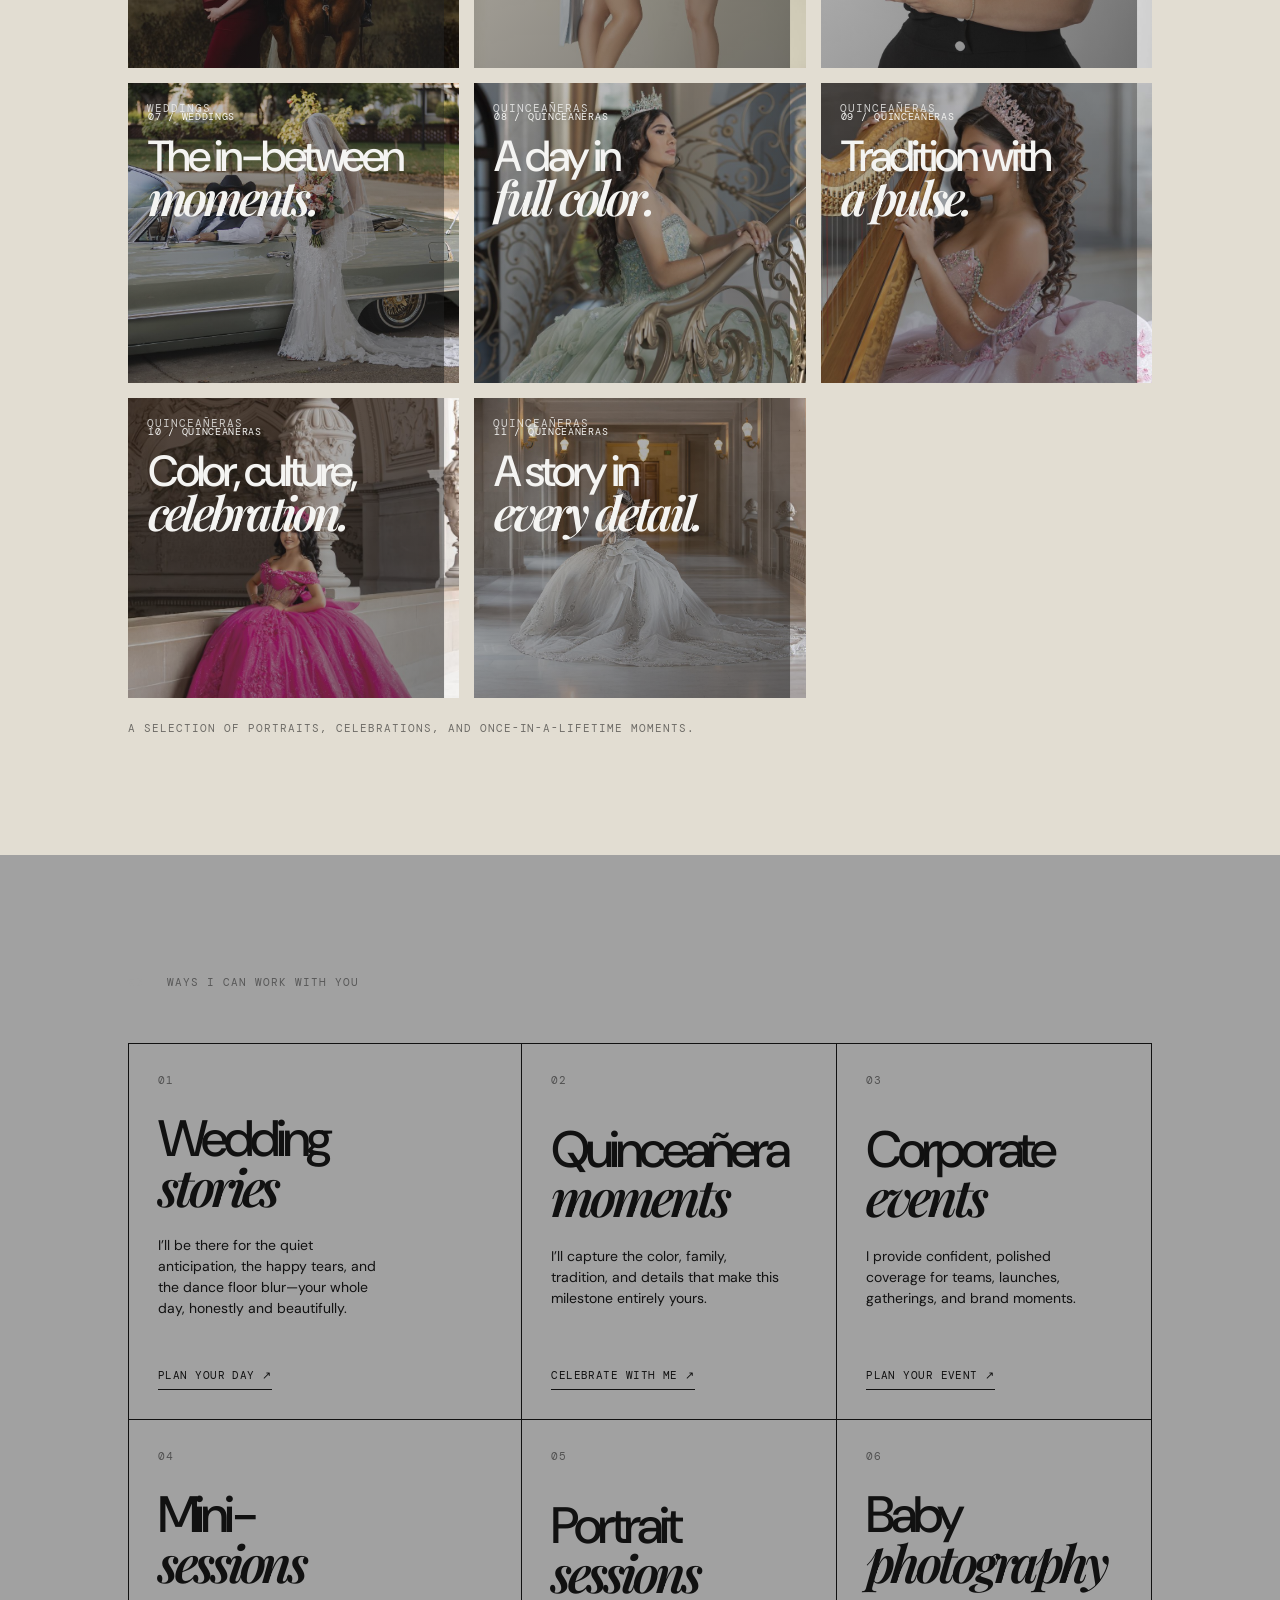
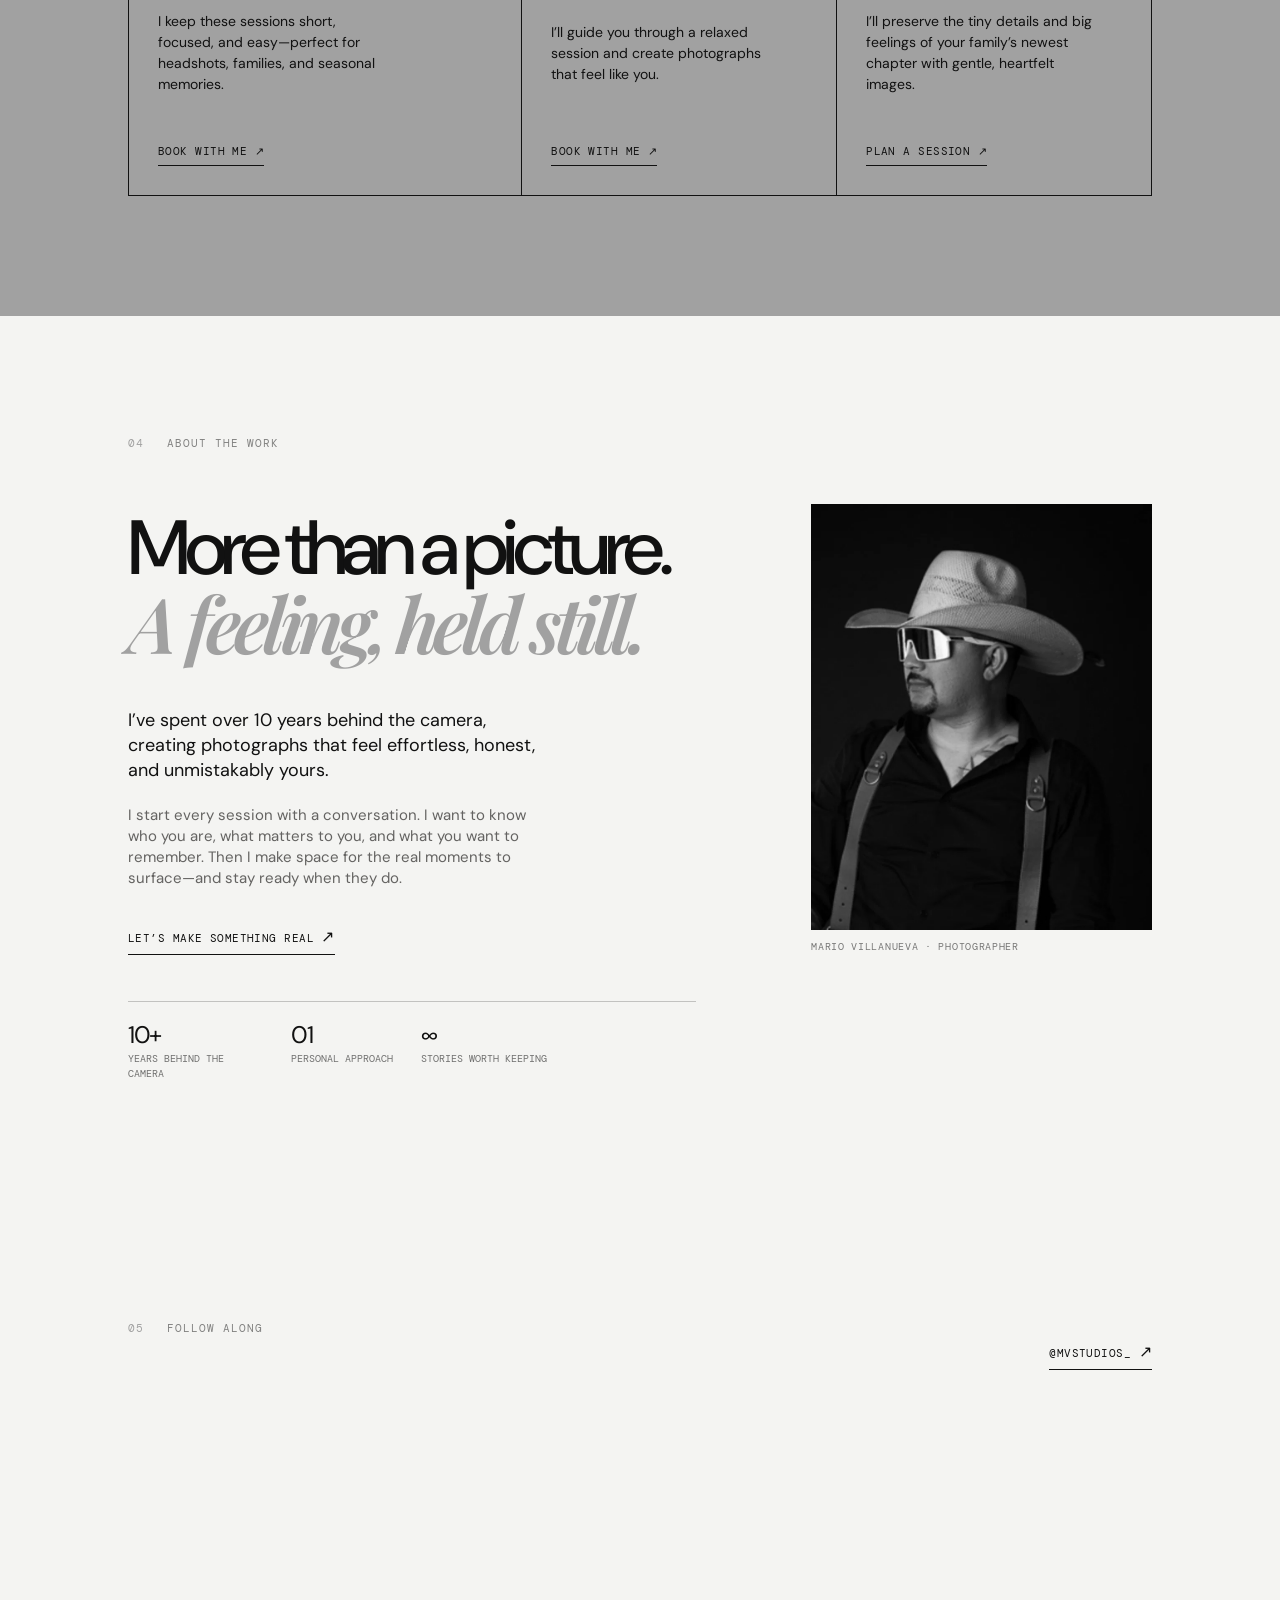
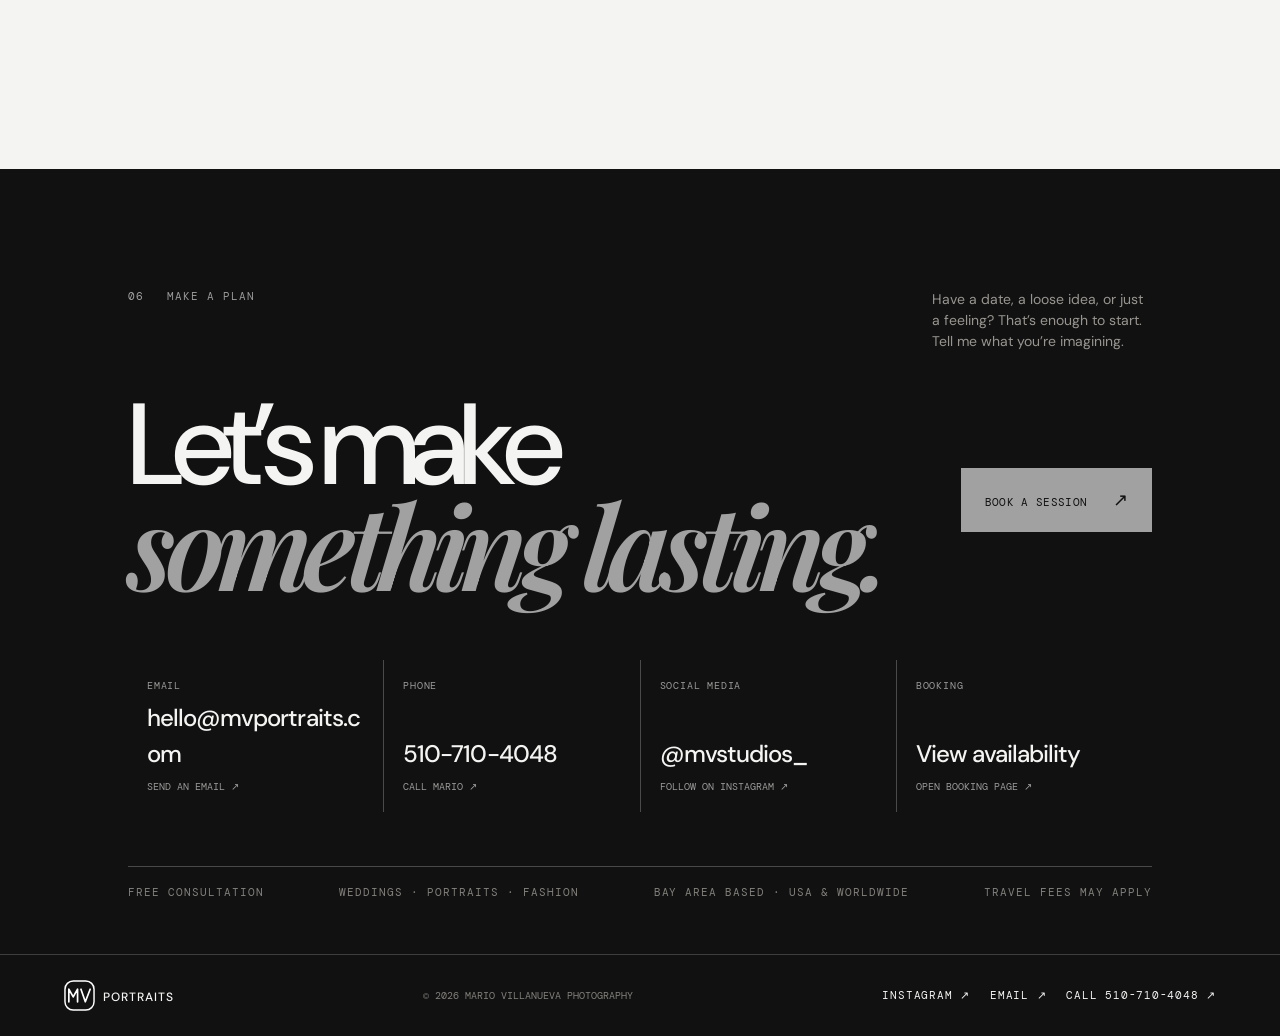
==== commit f05c0ca5: "Add Instagram feed section" ====
--- a/index.html
+++ b/index.html
@@ -21,6 +21,7 @@
     <link rel="stylesheet" href="styles.css" />
     <link rel="stylesheet" href="overrides.css" />
     <script defer src="script.js"></script>
+    <script src="https://elfsightcdn.com/platform.js" async></script>
     <script type="application/ld+json">
       {
         "@context": "https://schema.org",
@@ -114,8 +115,14 @@
         </div>
       </section>
 
-      <section id="contact" class="contact section-pad"><div class="contact-top"><div class="section-kicker">05 <span>Make a plan</span></div><p>Have a date, a loose idea, or just a feeling? That’s enough to start. Tell me what you’re imagining.</p></div><div class="contact-main"><h2>Let’s make<br /><em>something lasting.</em></h2><a class="button" href="https://tidycal.com/tidycalmv" target="_blank" rel="noreferrer">Book a session <span>↗</span></a></div><div class="contact-links" aria-label="Contact options"><a href="mailto:hello@mvportraits.com"><small>Email</small><strong>hello@mvportraits.com</strong><span>Send an email ↗</span></a><a href="tel:+15107104048"><small>Phone</small><strong>510-710-4048</strong><span>Call Mario ↗</span></a><a href="https://www.instagram.com/mvstudios_/" target="_blank" rel="noreferrer"><small>Social media</small><strong>@mvstudios_</strong><span>Follow on Instagram ↗</span></a><a href="https://tidycal.com/tidycalmv" target="_blank" rel="noreferrer"><small>Booking</small><strong>View availability</strong><span>Open booking page ↗</span></a></div><div class="contact-meta"><span>Free consultation</span><span>Weddings · Portraits · Fashion</span><span>Bay Area based · USA &amp; worldwide</span><span>Travel fees may apply</span></div></section>
+      <section id="instagram" class="instagram-feed section-pad">
+        <div class="section-head"><div class="section-kicker">05 <span>Follow along</span></div><a class="text-link" href="https://www.instagram.com/mvstudios_/" target="_blank" rel="noreferrer">@mvstudios_ <span>↗</span></a></div>
+        <div class="elfsight-app-3f67c055-48fc-405e-a923-69dc646e4922" data-elfsight-app-lazy></div>
+      </section>
+
+      <section id="contact" class="contact section-pad"><div class="contact-top"><div class="section-kicker">06 <span>Make a plan</span></div><p>Have a date, a loose idea, or just a feeling? That’s enough to start. Tell me what you’re imagining.</p></div><div class="contact-main"><h2>Let’s make<br /><em>something lasting.</em></h2><a class="button" href="https://tidycal.com/tidycalmv" target="_blank" rel="noreferrer">Book a session <span>↗</span></a></div><div class="contact-links" aria-label="Contact options"><a href="mailto:hello@mvportraits.com"><small>Email</small><strong>hello@mvportraits.com</strong><span>Send an email ↗</span></a><a href="tel:+15107104048"><small>Phone</small><strong>510-710-4048</strong><span>Call Mario ↗</span></a><a href="https://www.instagram.com/mvstudios_/" target="_blank" rel="noreferrer"><small>Social media</small><strong>@mvstudios_</strong><span>Follow on Instagram ↗</span></a><a href="https://tidycal.com/tidycalmv" target="_blank" rel="noreferrer"><small>Booking</small><strong>View availability</strong><span>Open booking page ↗</span></a></div><div class="contact-meta"><span>Free consultation</span><span>Weddings · Portraits · Fashion</span><span>Bay Area based · USA &amp; worldwide</span><span>Travel fees may apply</span></div></section>
     </main>
+    <a class="mobile-booking-cta" href="https://tidycal.com/tidycalmv" target="_blank" rel="noreferrer" aria-hidden="true">Book a session <span>↗</span></a>
     <dialog class="lightbox" aria-labelledby="lightbox-title"><button class="lightbox-close" type="button" aria-label="Close image preview">×</button><div class="lightbox-art"><img id="lightbox-image" src="" alt="" /></div><div class="lightbox-copy"><small id="lightbox-kicker"></small><h2 id="lightbox-title"></h2><p>A closer look at this story.</p></div></dialog>
     <footer class="site-footer"><a class="brand" href="#top"><img class="brand-logo" src="logo.svg" alt="MV Portraits logo" /><i>Portraits</i></a><p>© <span id="year"></span> Mario Villanueva Photography</p><div><a href="https://www.instagram.com/mvstudios_/" target="_blank" rel="noreferrer">Instagram ↗</a><a href="mailto:hello@mvportraits.com">Email ↗</a><a href="tel:+15107104048">Call 510-710-4048 ↗</a></div></footer>
   </body>
--- a/overrides.css
+++ b/overrides.css
@@ -58,6 +58,10 @@
 .about-details { display: flex; flex-wrap: wrap; gap: 14px 28px; margin-top: 46px; padding-top: 17px; border-top: 1px solid var(--line); }
 .about-details span { max-width: 135px; color: rgba(17, 17, 17, .58); font: 10px var(--mono); text-transform: uppercase; line-height: 1.45; }
 .about-details strong { display: block; color: var(--ink); font: 24px var(--sans); letter-spacing: -.06em; margin-bottom: 2px; }
+.instagram-feed { background: var(--cream); }
+.instagram-feed .section-head { align-items: center; }
+.instagram-feed .text-link { margin-top: 0; }
+.instagram-feed [class*="elfsight-app-"] { min-height: 260px; }
 .visually-hidden { position: absolute; width: 1px; height: 1px; padding: 0; margin: -1px; overflow: hidden; clip: rect(0, 0, 0, 0); white-space: nowrap; border: 0; }
 .brand-logo { width: 31px; height: 31px; display: block; color: currentColor; }
 .brand { align-items: center; gap: 8px; }
@@ -92,6 +96,7 @@
 .hero-booking { display: inline-flex; align-items: center; gap: 18px; padding: 17px 19px; background: var(--coral); color: var(--ink); text-decoration: none; font: 10px var(--mono); text-transform: uppercase; letter-spacing: .04em; transition: background .2s, transform .2s; }
 .hero-booking span { font-size: 17px; }
 .hero-booking:hover { background: var(--cream); transform: translateY(-3px); }
+.mobile-booking-cta { display: none; }
 .hero-art { animation: hero-art-in 1.2s cubic-bezier(.22, 1, .36, 1) .2s both, hero-float 8s ease-in-out 1.6s infinite; }
 .hero-stamp { animation: fade-up .8s ease .85s both; }
 .reveal { opacity: 0; transform: translateY(38px); transition: opacity .9s ease, transform .9s cubic-bezier(.22, 1, .36, 1); }
@@ -176,7 +181,11 @@
   .art-hero { z-index: 1; width: 66%; height: 38%; right: -10vw; bottom: 2%; opacity: .42; }
   .hero-copy, .hero-stamp { z-index: 2; }
   .hero-stamp { font-size: 9px; }
+  .mobile-booking-cta { position: fixed; z-index: 12; right: 14px; bottom: 14px; left: 14px; display: flex; justify-content: space-between; align-items: center; padding: 15px 18px; background: var(--ink); color: var(--cream); box-shadow: 0 8px 24px #0004; text-decoration: none; font: 10px var(--mono); text-transform: uppercase; letter-spacing: .06em; opacity: 0; visibility: hidden; pointer-events: none; transform: translateY(120%); transition: opacity .25s ease, transform .25s ease, visibility .25s ease; }
+  .mobile-booking-cta.is-visible { opacity: 1; visibility: visible; pointer-events: auto; transform: translateY(0); }
+  .mobile-booking-cta span { font-size: 17px; }
   .work .section-head > p { max-width: 100%; margin: 14px 0 0; padding-bottom: 18px; font-size: 15px; line-height: 1.4; }
+  .contact-top p { max-width: 100%; margin: 14px 0 0; text-align: left; }
   .filters { flex-wrap: wrap; }
   .filter { min-height: 38px; }
   .gallery { grid-template-columns: 1fr 1fr; }
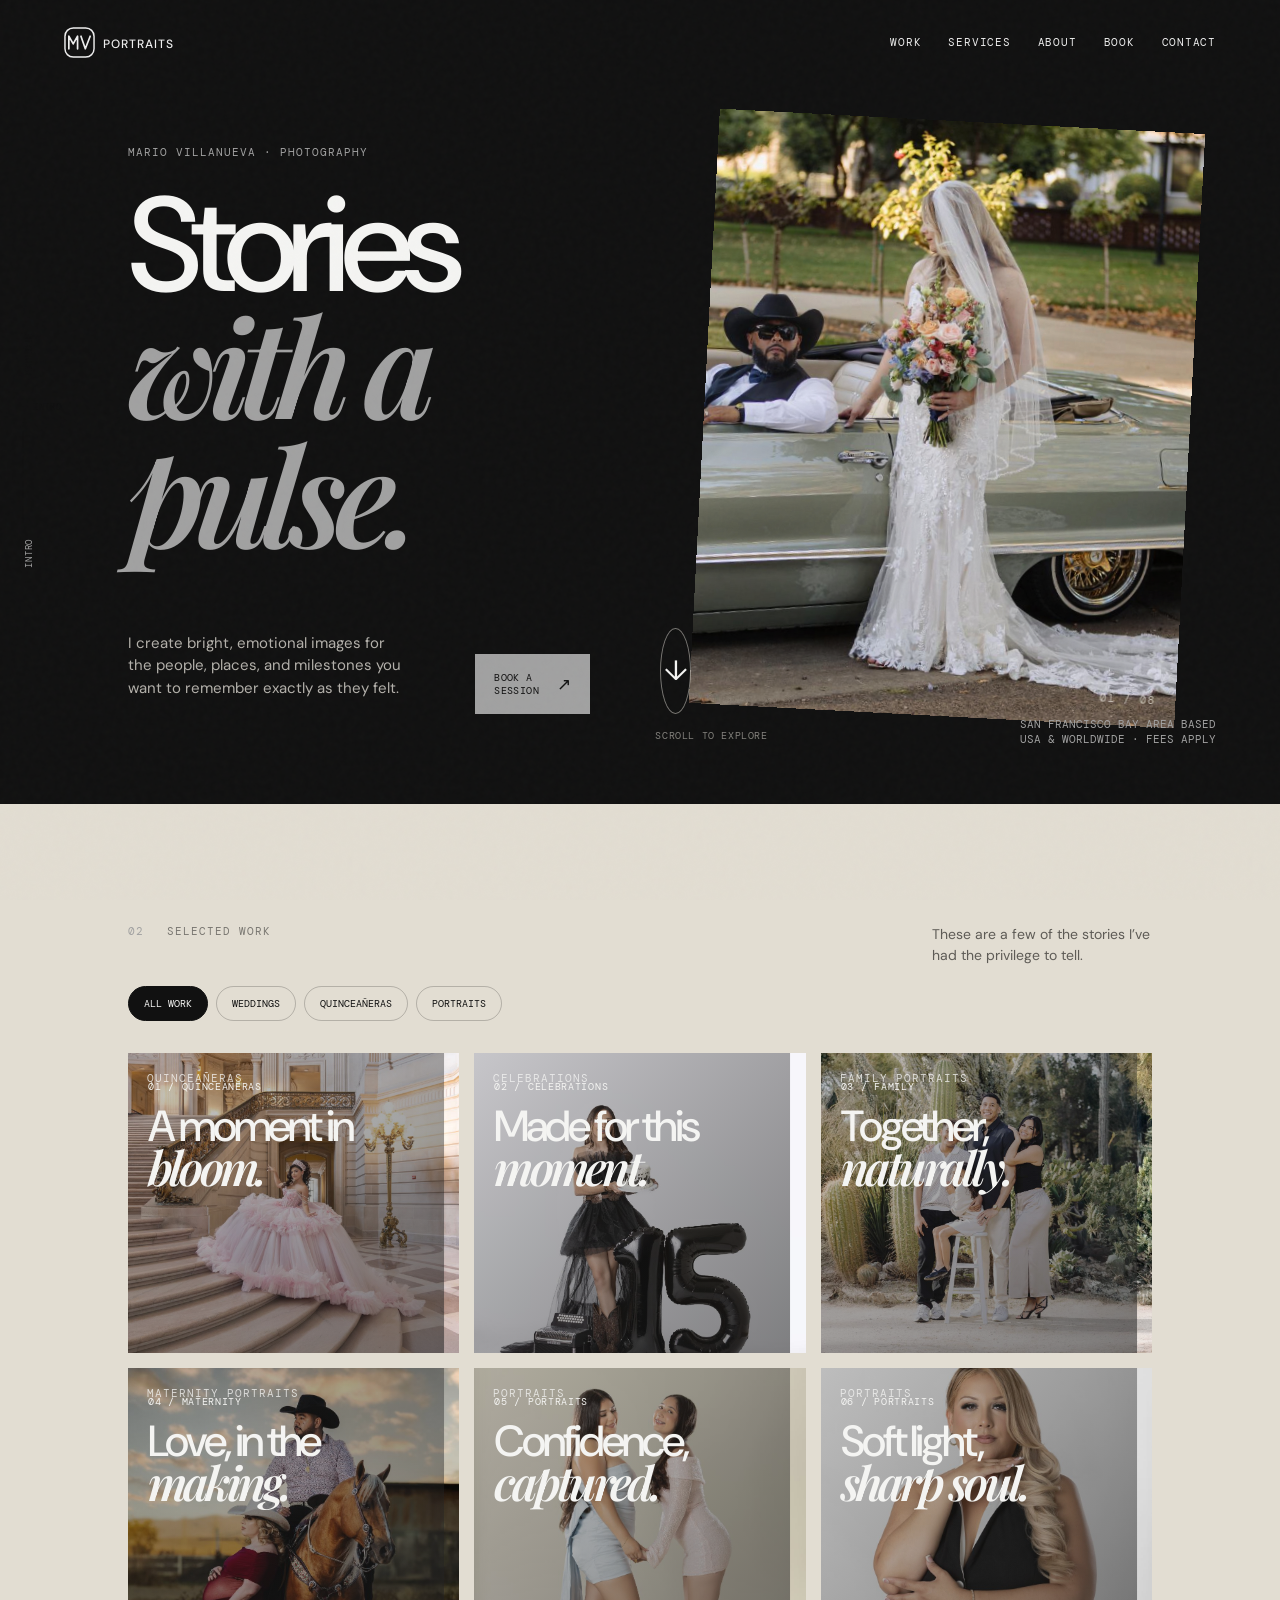
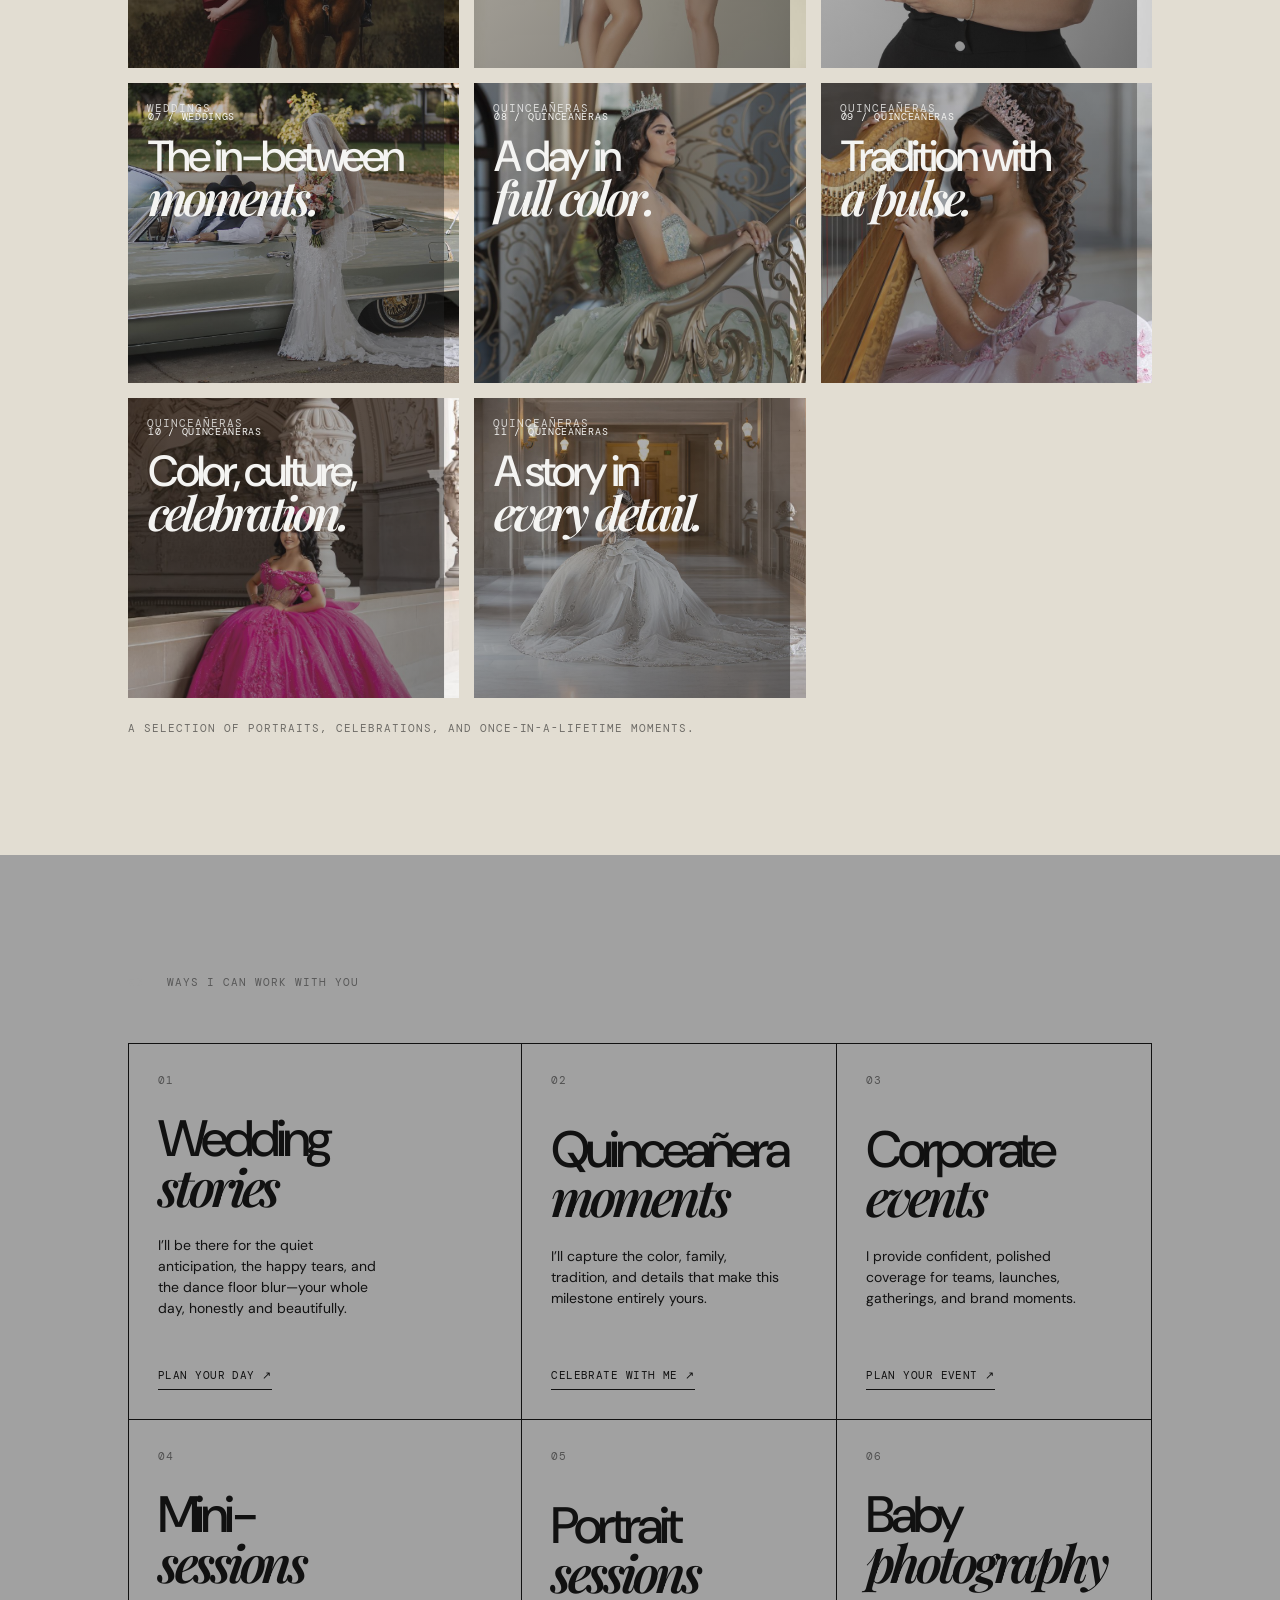
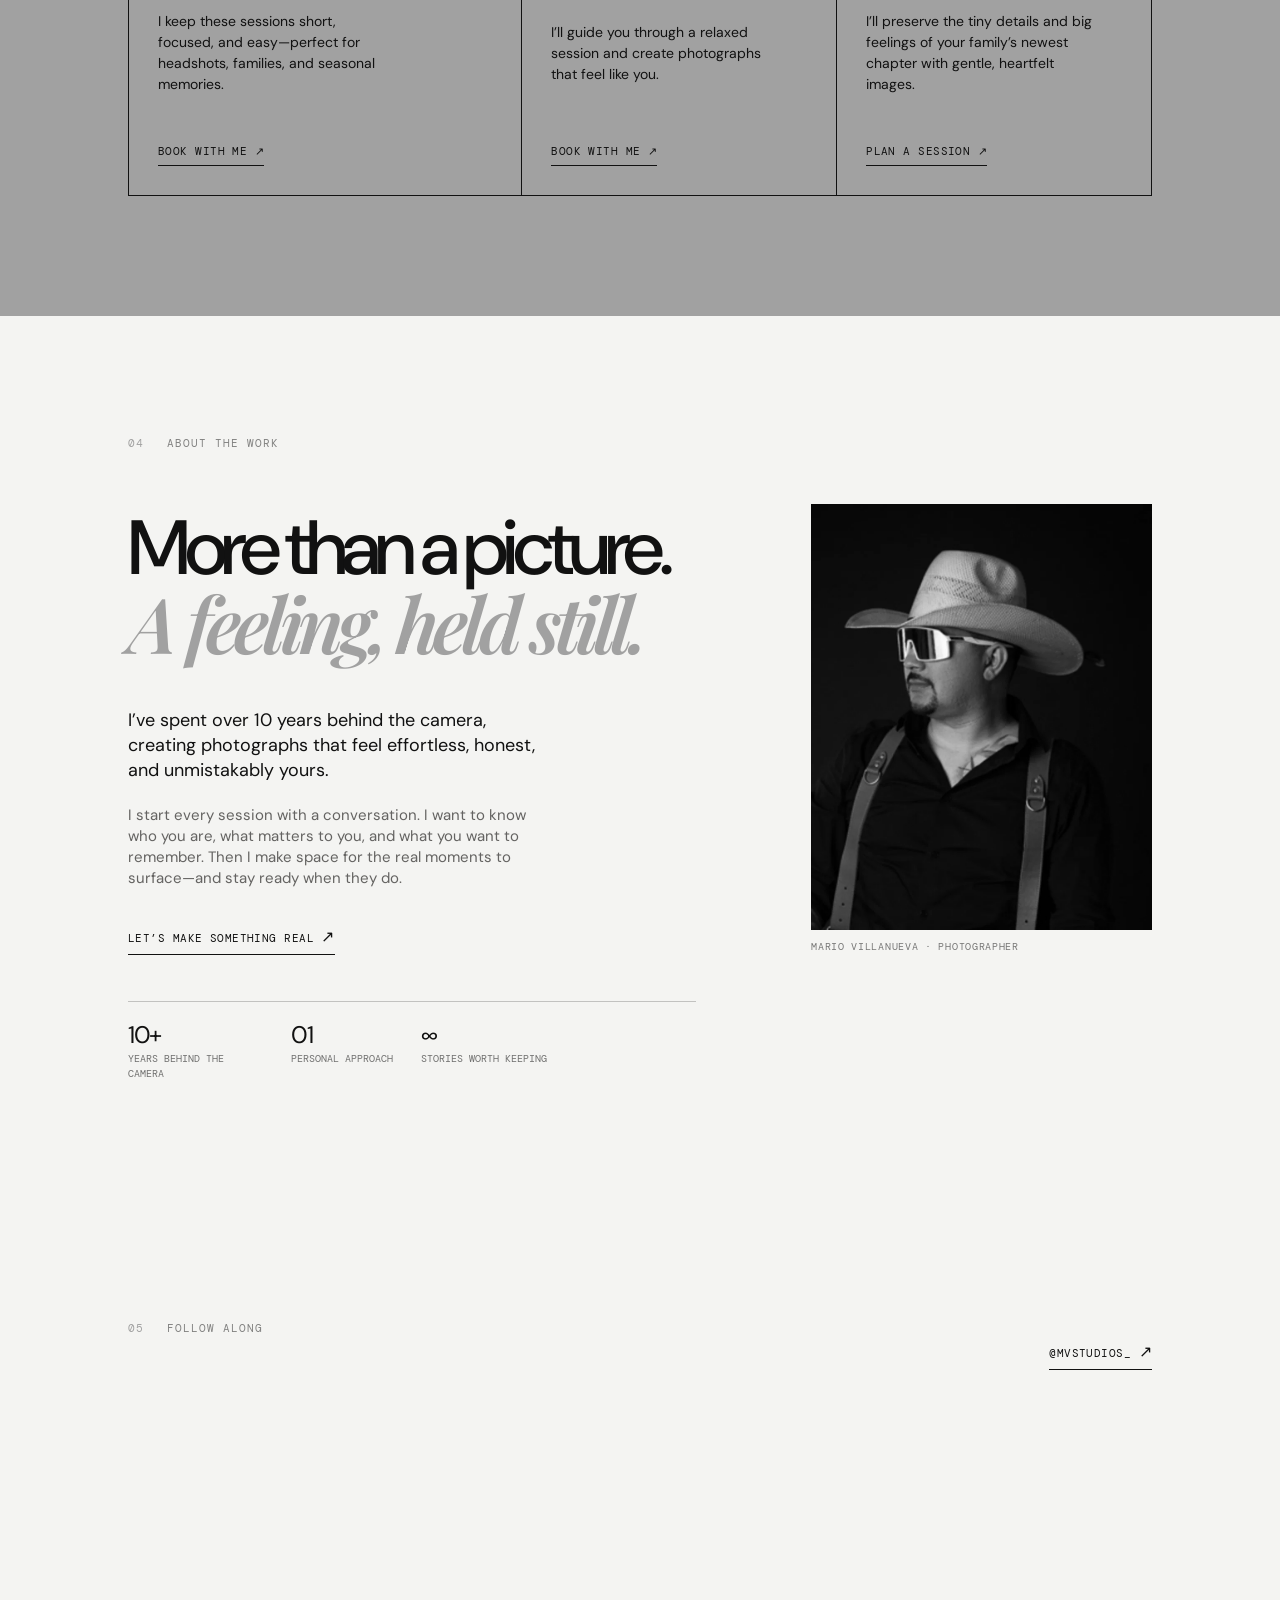
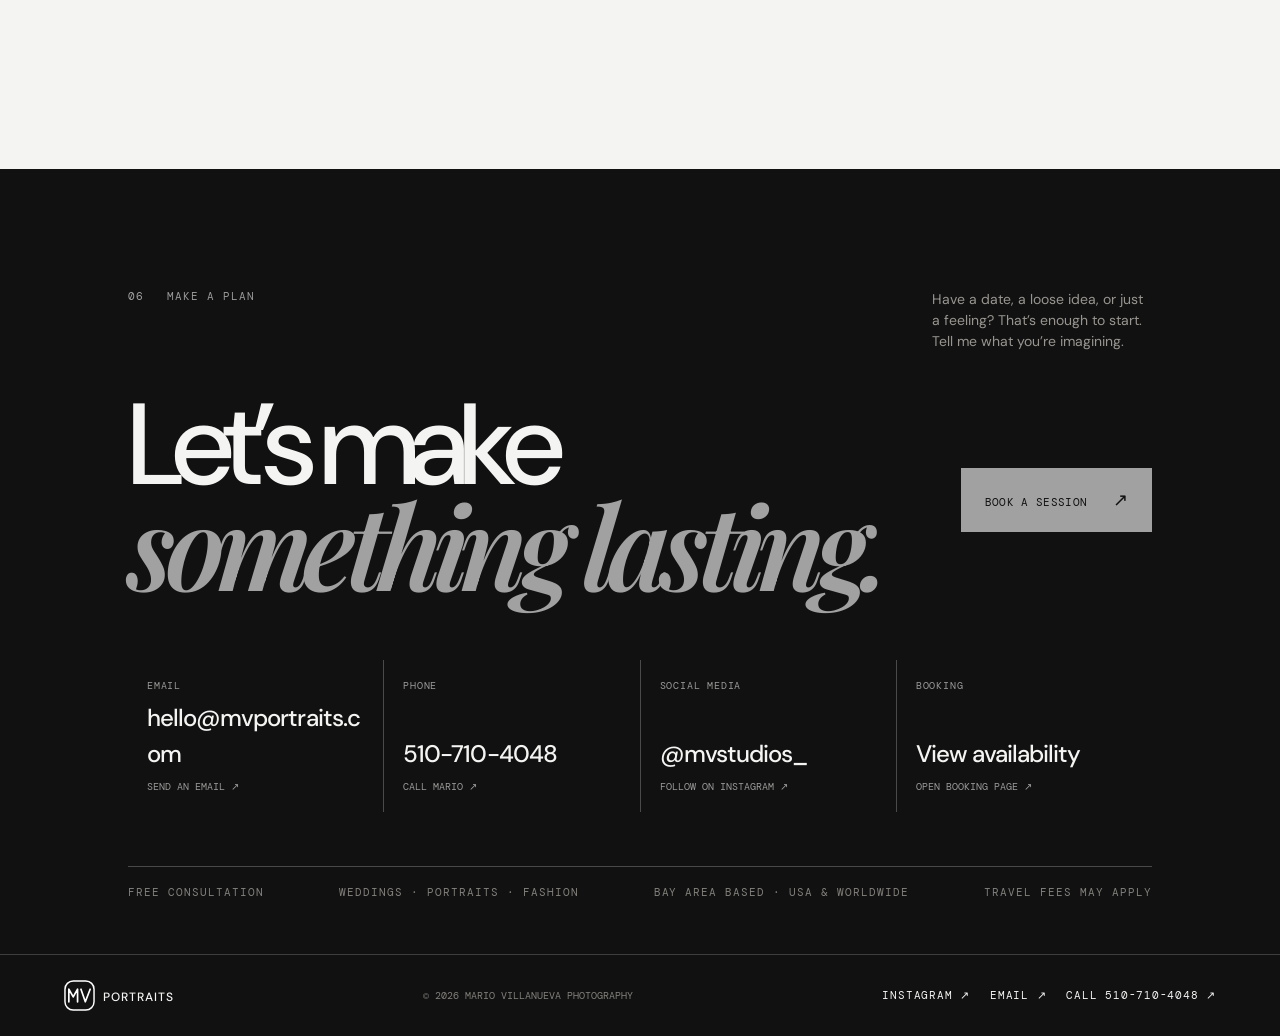
==== commit 7c6aac6d: "Use gallery photo in hero" ====
--- a/index.html
+++ b/index.html
@@ -69,7 +69,7 @@
           </div>
         </div>
         <div class="hero-art placeholder-art art-hero" role="img" aria-label="Editorial portrait in a dramatic architectural interior">
-          <img class="hero-image" src="Images/hero-mvportraits.jpg" alt="Editorial portrait in a dramatic architectural interior" fetchpriority="high" /><span class="art-mark">01 / 08</span>
+          <img class="hero-image" src="Images/Gallery%20Images/optimized-small/9H5A1439.jpg" alt="Wedding couple with a classic car" fetchpriority="high" /><span class="art-mark">01 / 08</span>
         </div>
         <div class="hero-stamp">San Francisco Bay Area based<br />USA &amp; worldwide · fees apply</div>
       </section>
--- a/overrides.css
+++ b/overrides.css
@@ -14,7 +14,7 @@
 
 .art-hero { background: #252525; }
 .art-hero:before { display: none; }
-.art-hero .hero-image { position: absolute; z-index: 0; inset: 0; width: 100%; height: 100%; object-fit: cover; object-position: 78% center; }
+.art-hero .hero-image { position: absolute; z-index: 0; inset: 0; width: 100%; height: 100%; object-fit: cover; object-position: 63% center; }
 .art-sand { background: #d8d8d4 !important; }
 .art-coral { background: #a1a1a1 !important; }
 .art-blue { background: #c9c9c7 !important; }
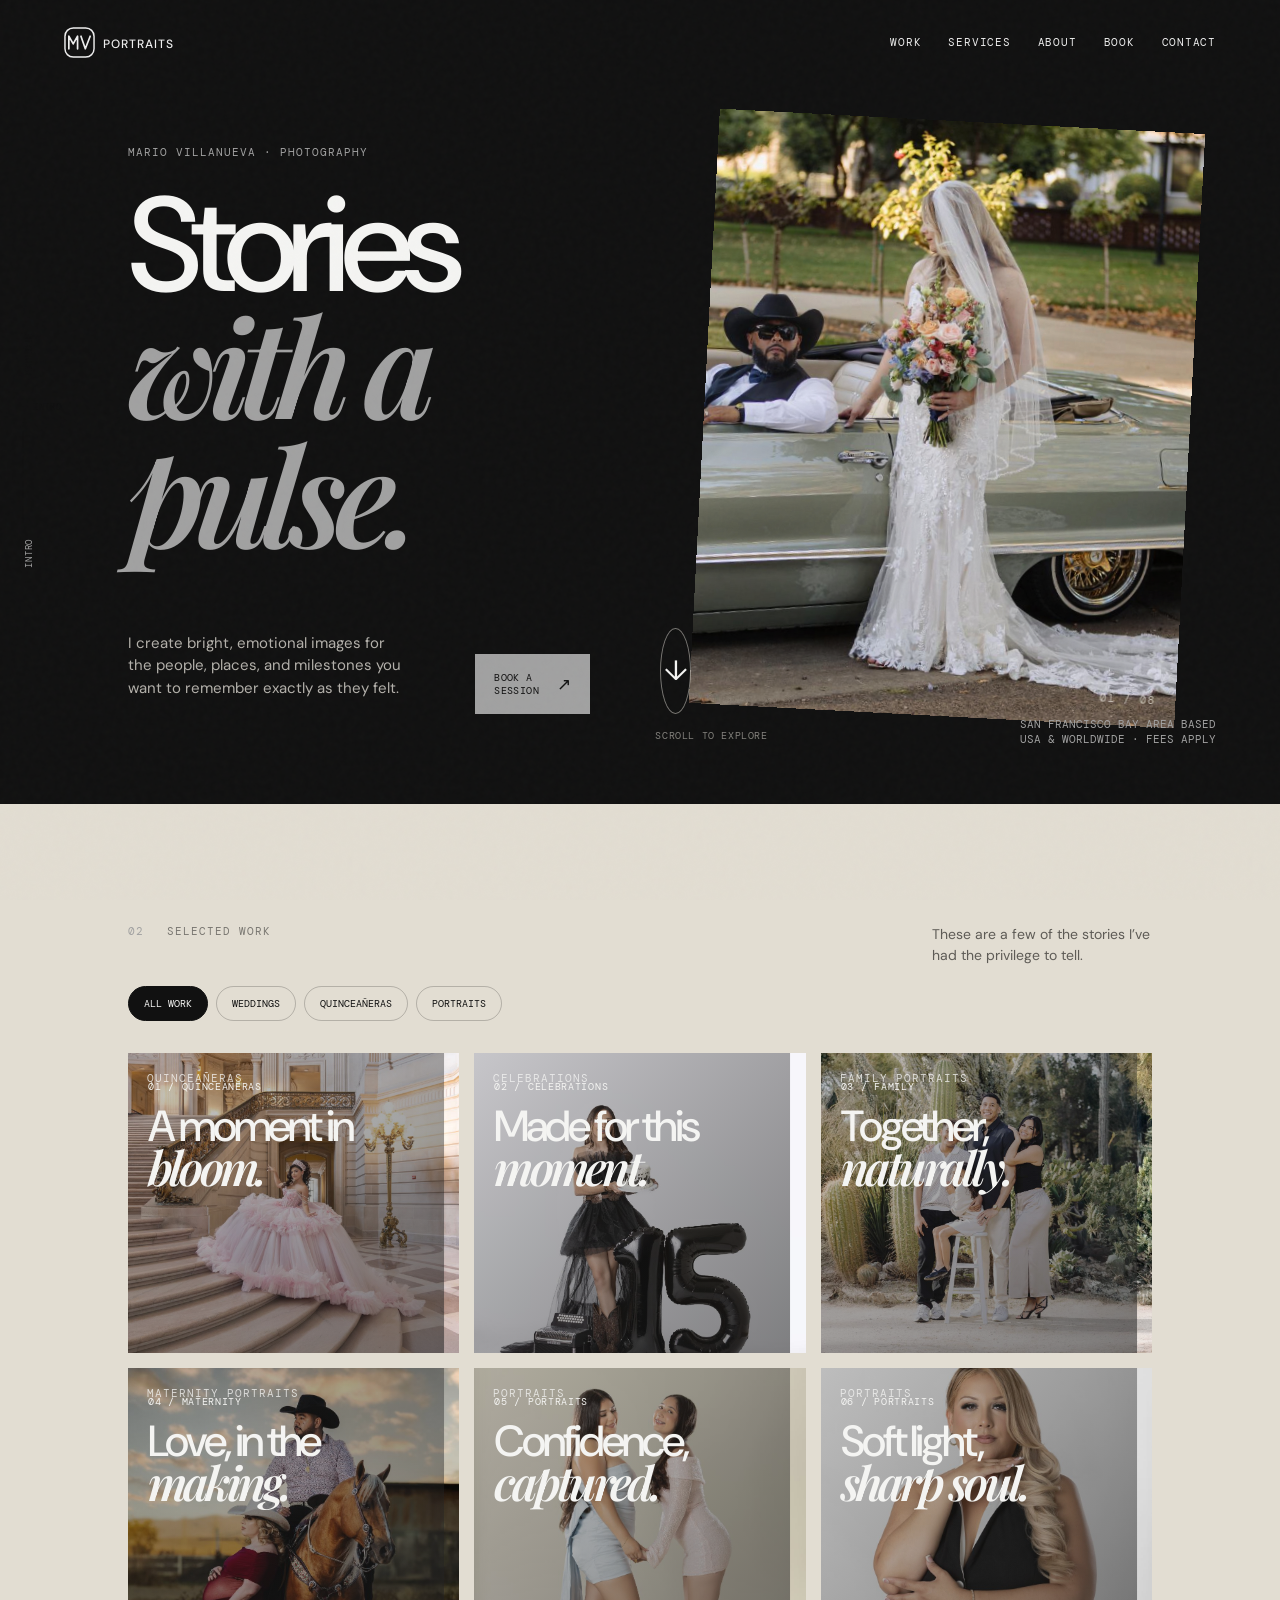
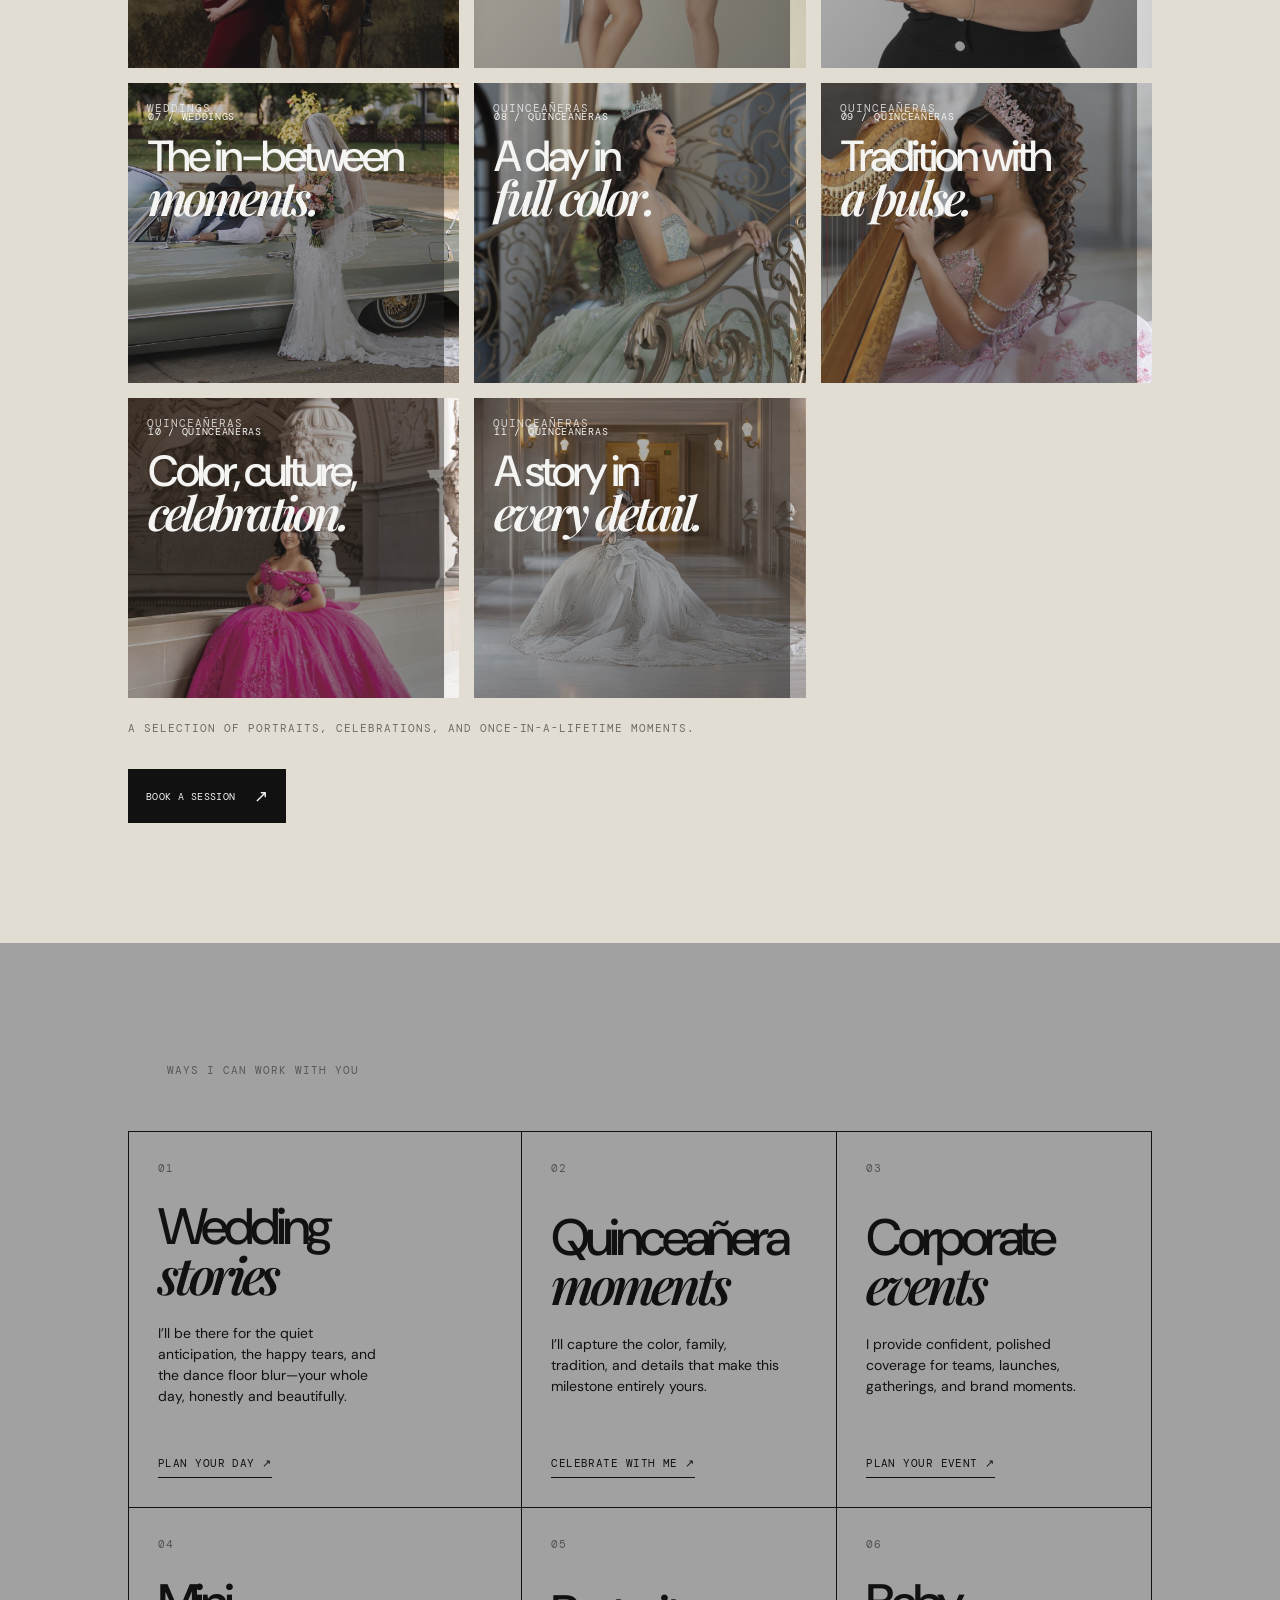
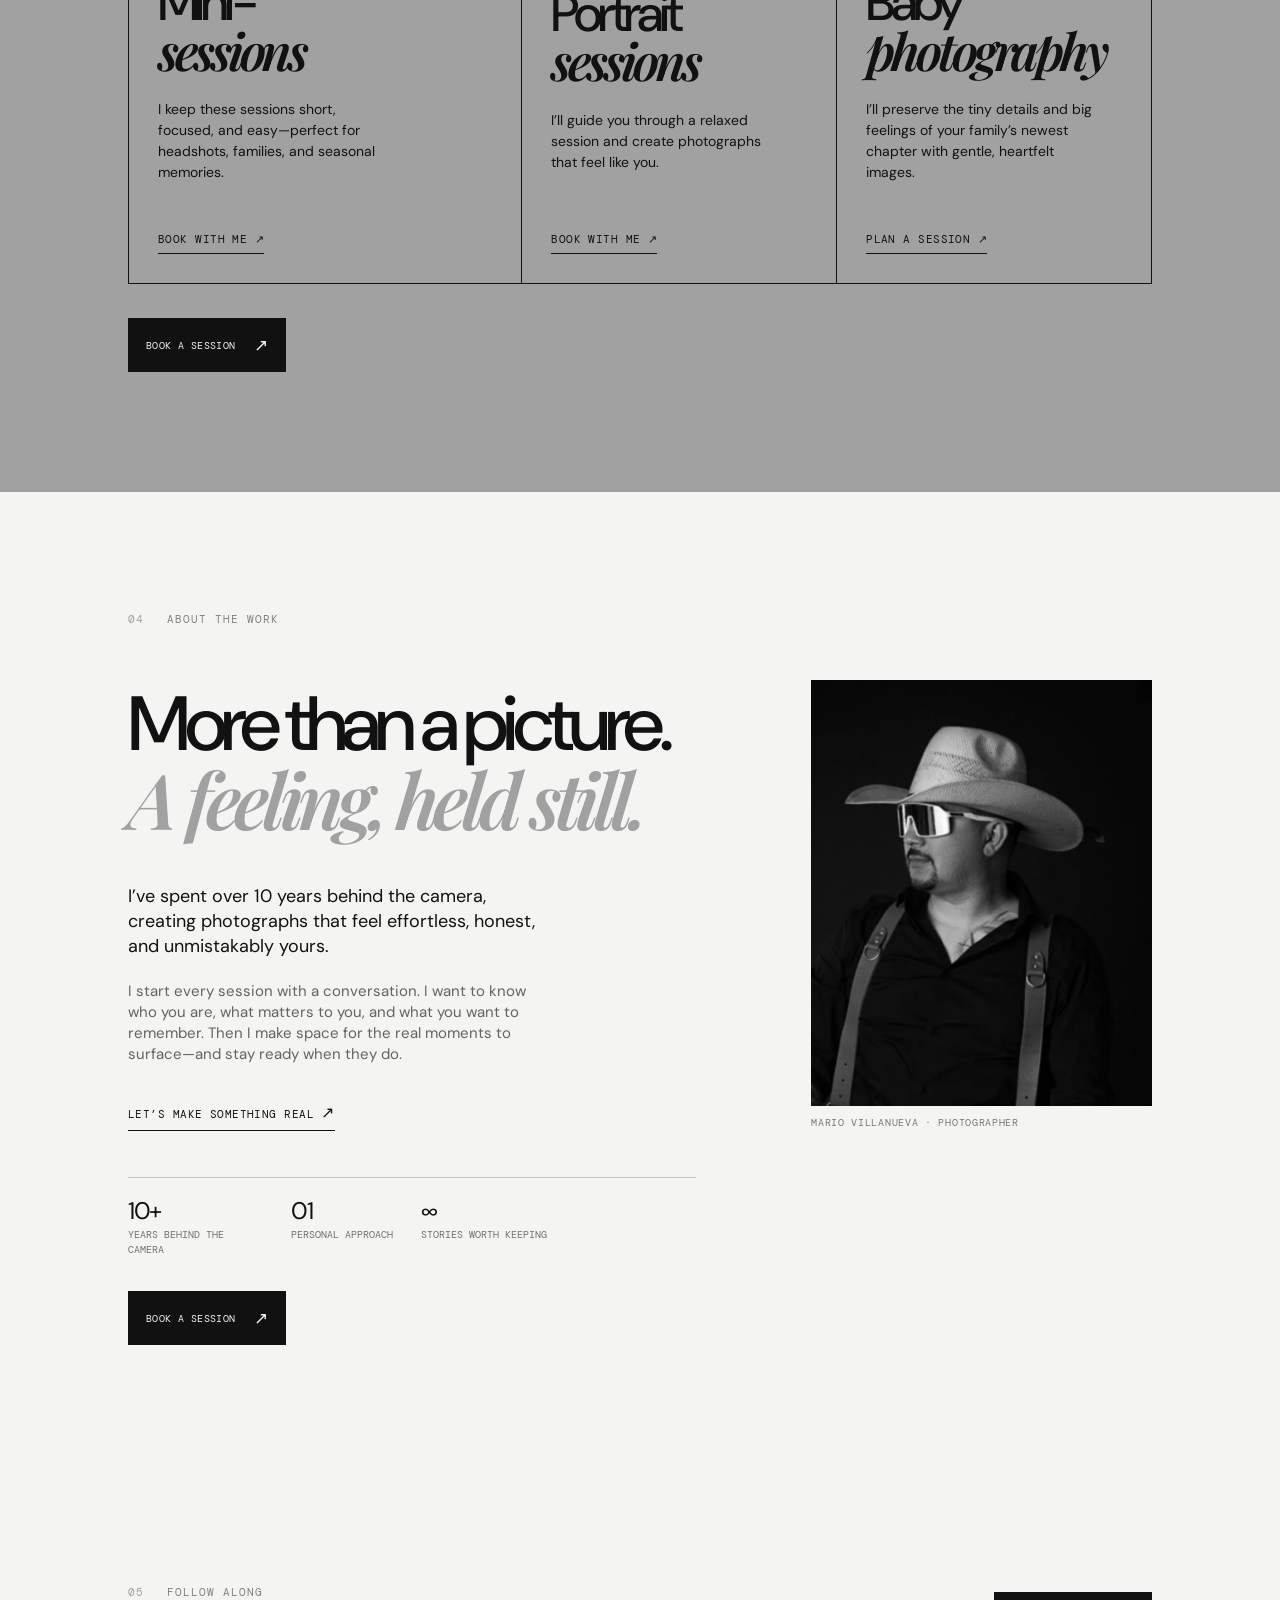
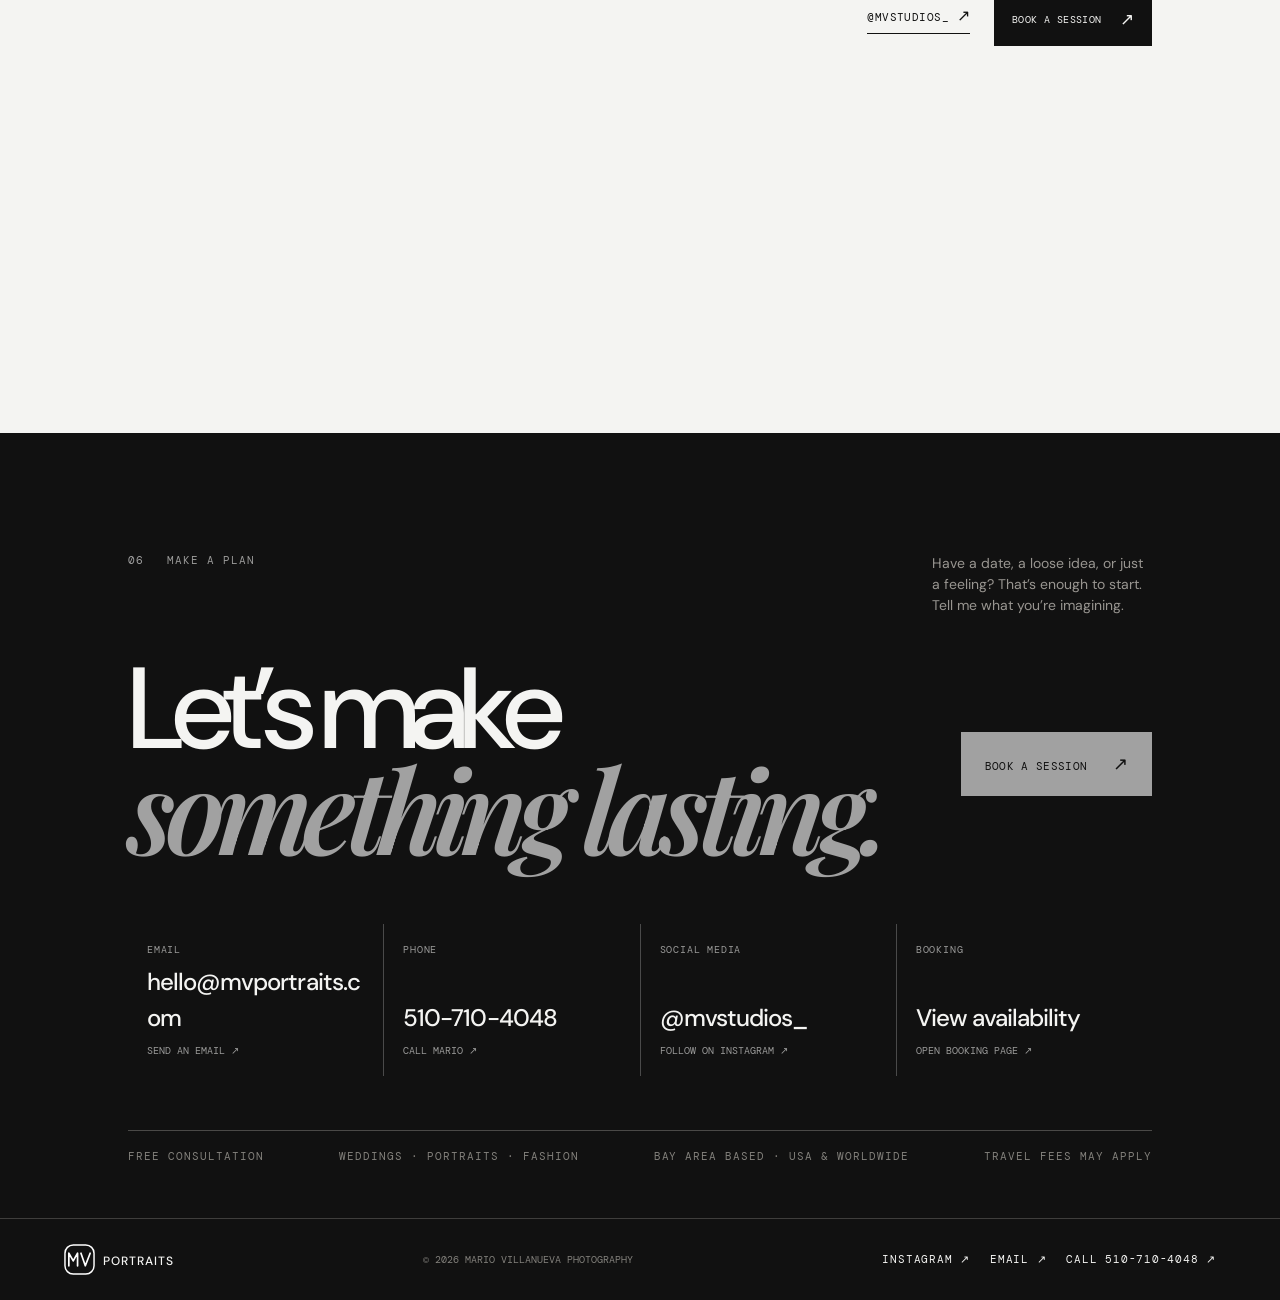
==== commit 45ecdcbe: "Add booking CTA to every section" ====
--- a/index.html
+++ b/index.html
@@ -92,6 +92,7 @@
           <article class="work-card wide placeholder-art art-sand" data-category="quinceaneras"><img class="gallery-image" src="Images/Gallery%20Images/optimized-small/Untitled-163.jpg" alt="Quinceañera in a white gown inside an elegant hall" loading="lazy" /><span class="placeholder-label">Quinceañeras</span><div><small>11 / Quinceañeras</small><h3>A story in<br /><em>every detail.</em></h3></div></article>
         </div>
         <p class="gallery-note">A selection of portraits, celebrations, and once-in-a-lifetime moments.</p>
+        <div class="section-action"><a class="section-booking" href="https://tidycal.com/tidycalmv" target="_blank" rel="noreferrer">Book a session <span>↗</span></a></div>
       </section>
 
       <section id="services" class="services section-pad">
@@ -105,6 +106,7 @@
           <article class="service"><span class="service-no">05</span><h3>Portrait<br /><em>sessions</em></h3><p>I’ll guide you through a relaxed session and create photographs that feel like you.</p><a href="#contact">Book with me ↗</a></article>
           <article class="service"><span class="service-no">06</span><h3>Baby<br /><em>photography</em></h3><p>I’ll preserve the tiny details and big feelings of your family’s newest chapter with gentle, heartfelt images.</p><a href="#contact">Plan a session ↗</a></article>
         </div>
+        <div class="section-action"><a class="section-booking" href="https://tidycal.com/tidycalmv" target="_blank" rel="noreferrer">Book a session <span>↗</span></a></div>
       </section>
 
       <section id="about" class="intro section-pad">
@@ -113,10 +115,11 @@
           <figure class="about-portrait"><img src="Images/mario.webp" alt="Mario Villanueva, photographer and founder of MV Portraits" loading="lazy" /><figcaption>Mario Villanueva · Photographer</figcaption></figure>
           <div class="about-copy"><h2>More than a picture.<br /><em>A feeling, held still.</em></h2><div class="intro-text"><p>I’ve spent over 10 years behind the camera, creating photographs that feel effortless, honest, and unmistakably yours.</p><p>I start every session with a conversation. I want to know who you are, what matters to you, and what you want to remember. Then I make space for the real moments to surface—and stay ready when they do.</p><a class="text-link" href="#contact">Let’s make something real <span>↗</span></a></div><div class="about-details"><span><strong>10+</strong> years behind the camera</span><span><strong>01</strong> personal approach</span><span><strong>∞</strong> stories worth keeping</span></div></div>
         </div>
+        <div class="section-action"><a class="section-booking" href="https://tidycal.com/tidycalmv" target="_blank" rel="noreferrer">Book a session <span>↗</span></a></div>
       </section>
 
       <section id="instagram" class="instagram-feed section-pad">
-        <div class="section-head"><div class="section-kicker">05 <span>Follow along</span></div><a class="text-link" href="https://www.instagram.com/mvstudios_/" target="_blank" rel="noreferrer">@mvstudios_ <span>↗</span></a></div>
+        <div class="section-head"><div class="section-kicker">05 <span>Follow along</span></div><div class="section-head-actions"><a class="text-link" href="https://www.instagram.com/mvstudios_/" target="_blank" rel="noreferrer">@mvstudios_ <span>↗</span></a><a class="section-booking" href="https://tidycal.com/tidycalmv" target="_blank" rel="noreferrer">Book a session <span>↗</span></a></div></div>
         <div class="elfsight-app-3f67c055-48fc-405e-a923-69dc646e4922" data-elfsight-app-lazy></div>
       </section>
 
--- a/overrides.css
+++ b/overrides.css
@@ -62,6 +62,13 @@
 .instagram-feed .section-head { align-items: center; }
 .instagram-feed .text-link { margin-top: 0; }
 .instagram-feed [class*="elfsight-app-"] { min-height: 260px; }
+.section-action { margin-top: 34px; }
+.section-head-actions { display: flex; align-items: center; gap: 24px; }
+.section-booking { display: inline-flex; align-items: center; gap: 18px; padding: 16px 18px; background: var(--ink); color: var(--cream); text-decoration: none; font: 10px var(--mono); text-transform: uppercase; letter-spacing: .04em; transition: background .2s, color .2s, transform .2s; }
+.section-booking span { font-size: 17px; }
+.section-booking:hover { background: var(--coral); color: var(--ink); transform: translateY(-3px); }
+.services .section-booking { background: var(--ink); color: var(--cream); }
+.services .section-booking:hover { background: var(--cream); color: var(--ink); }
 .visually-hidden { position: absolute; width: 1px; height: 1px; padding: 0; margin: -1px; overflow: hidden; clip: rect(0, 0, 0, 0); white-space: nowrap; border: 0; }
 .brand-logo { width: 31px; height: 31px; display: block; color: currentColor; }
 .brand { align-items: center; gap: 8px; }
@@ -186,6 +193,9 @@
   .mobile-booking-cta span { font-size: 17px; }
   .work .section-head > p { max-width: 100%; margin: 14px 0 0; padding-bottom: 18px; font-size: 15px; line-height: 1.4; }
   .contact-top p { max-width: 100%; margin: 14px 0 0; text-align: left; }
+  .section-action { margin-top: 26px; }
+  .section-action .section-booking, .section-head-actions .section-booking { width: 100%; justify-content: space-between; }
+  .section-head-actions { display: grid; gap: 18px; justify-items: start; margin-top: 14px; }
   .filters { flex-wrap: wrap; }
   .filter { min-height: 38px; }
   .gallery { grid-template-columns: 1fr 1fr; }
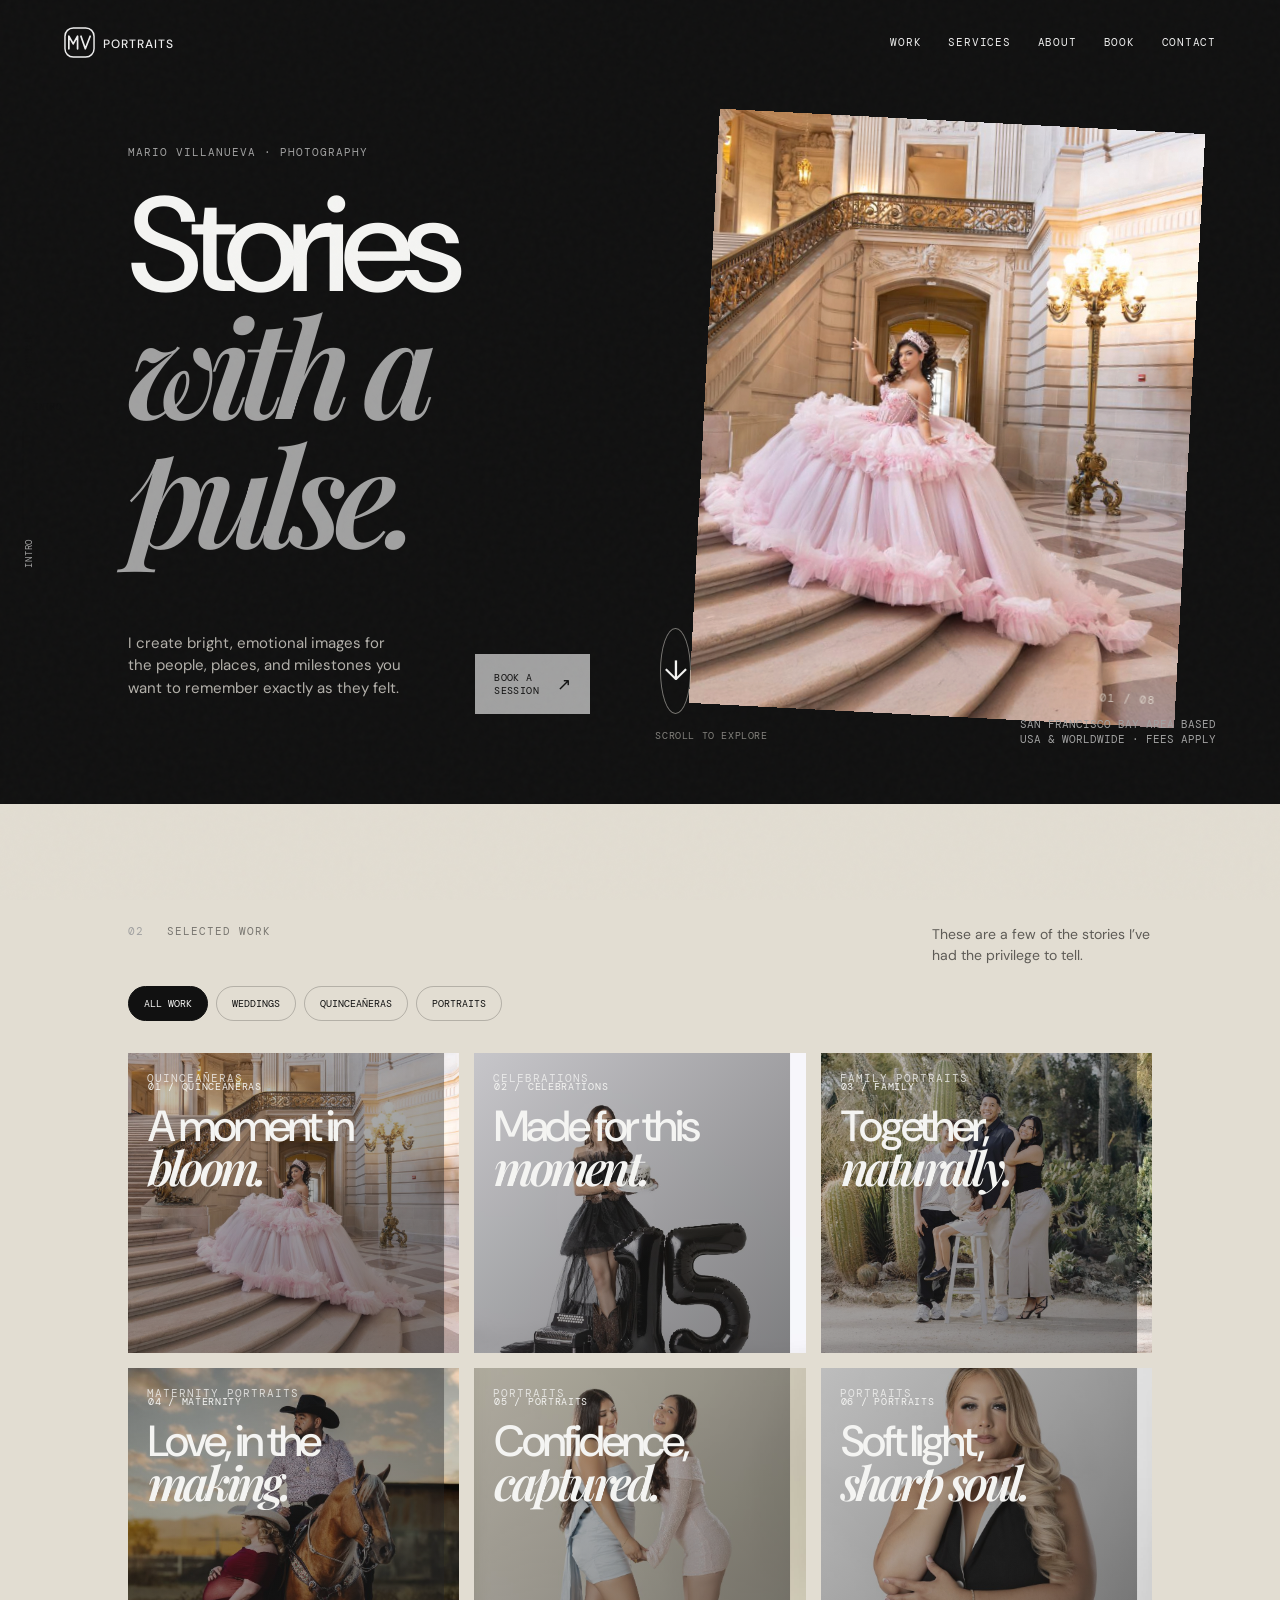
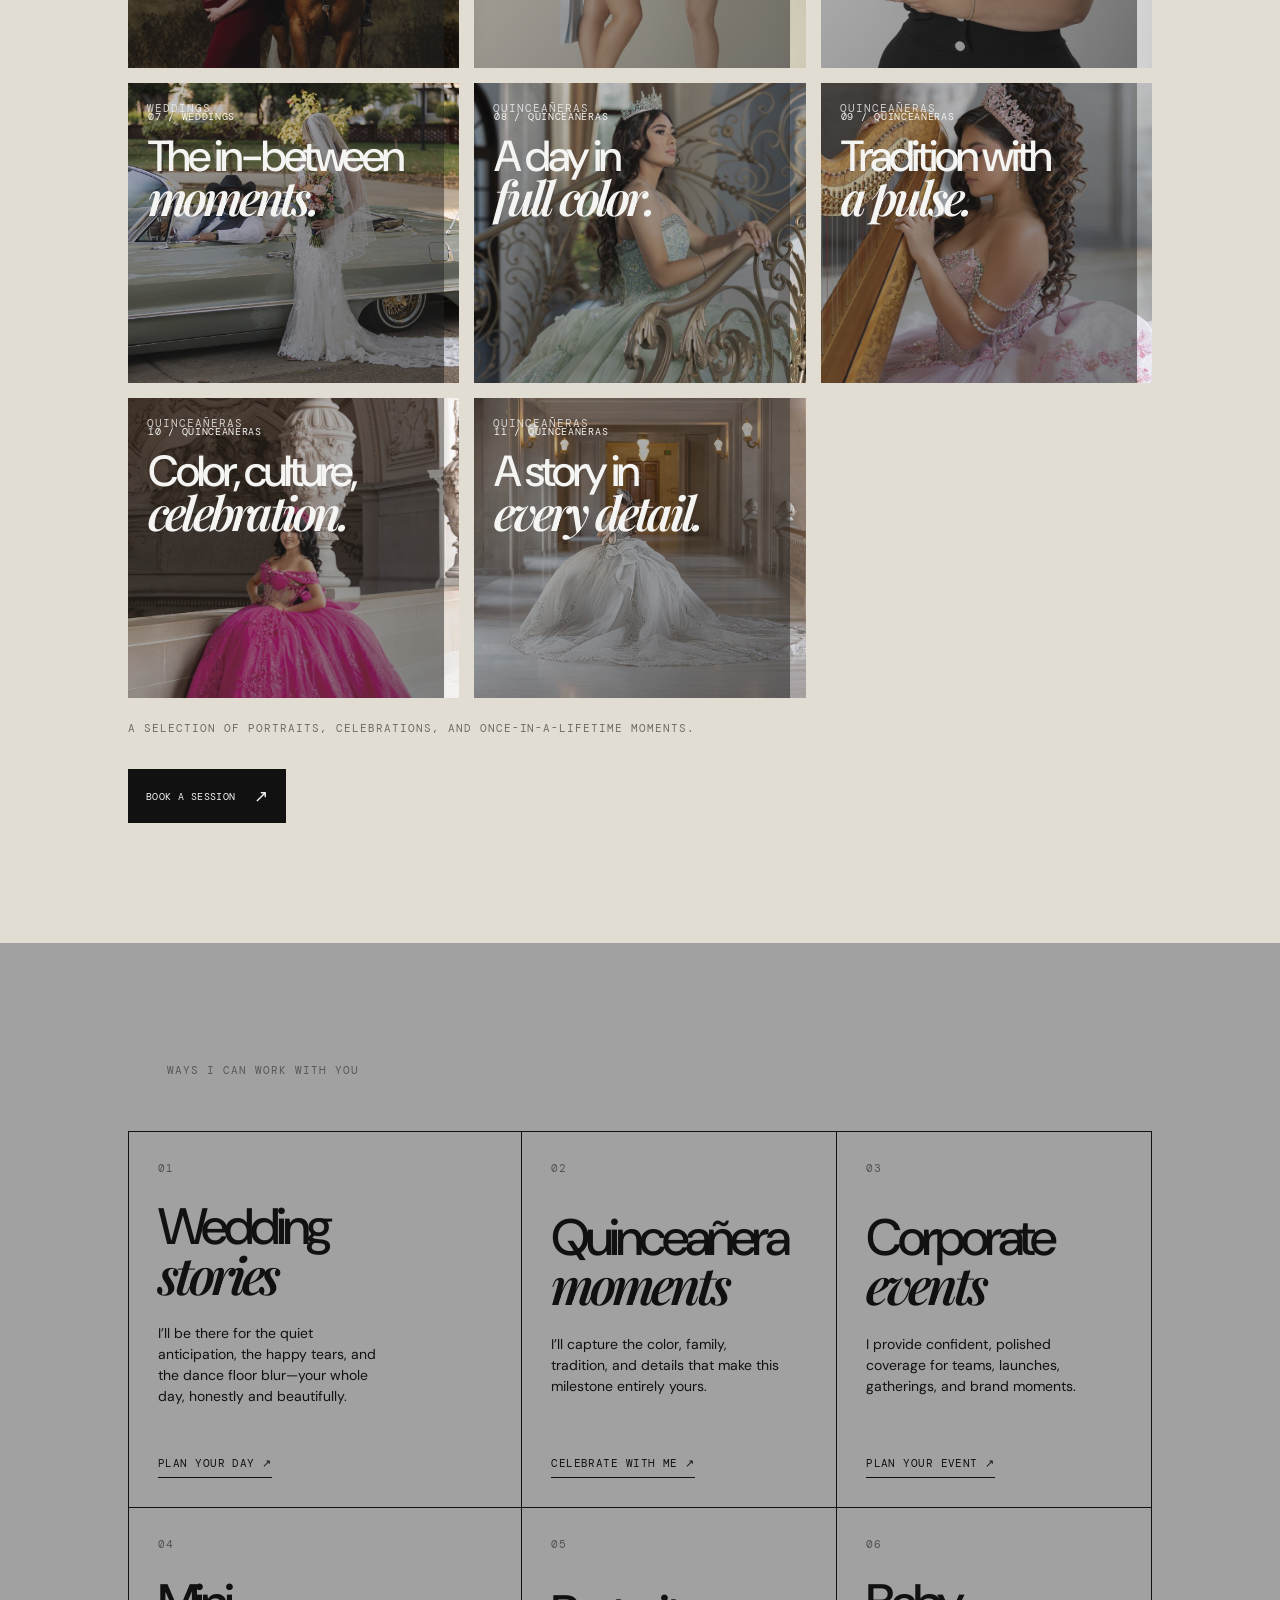
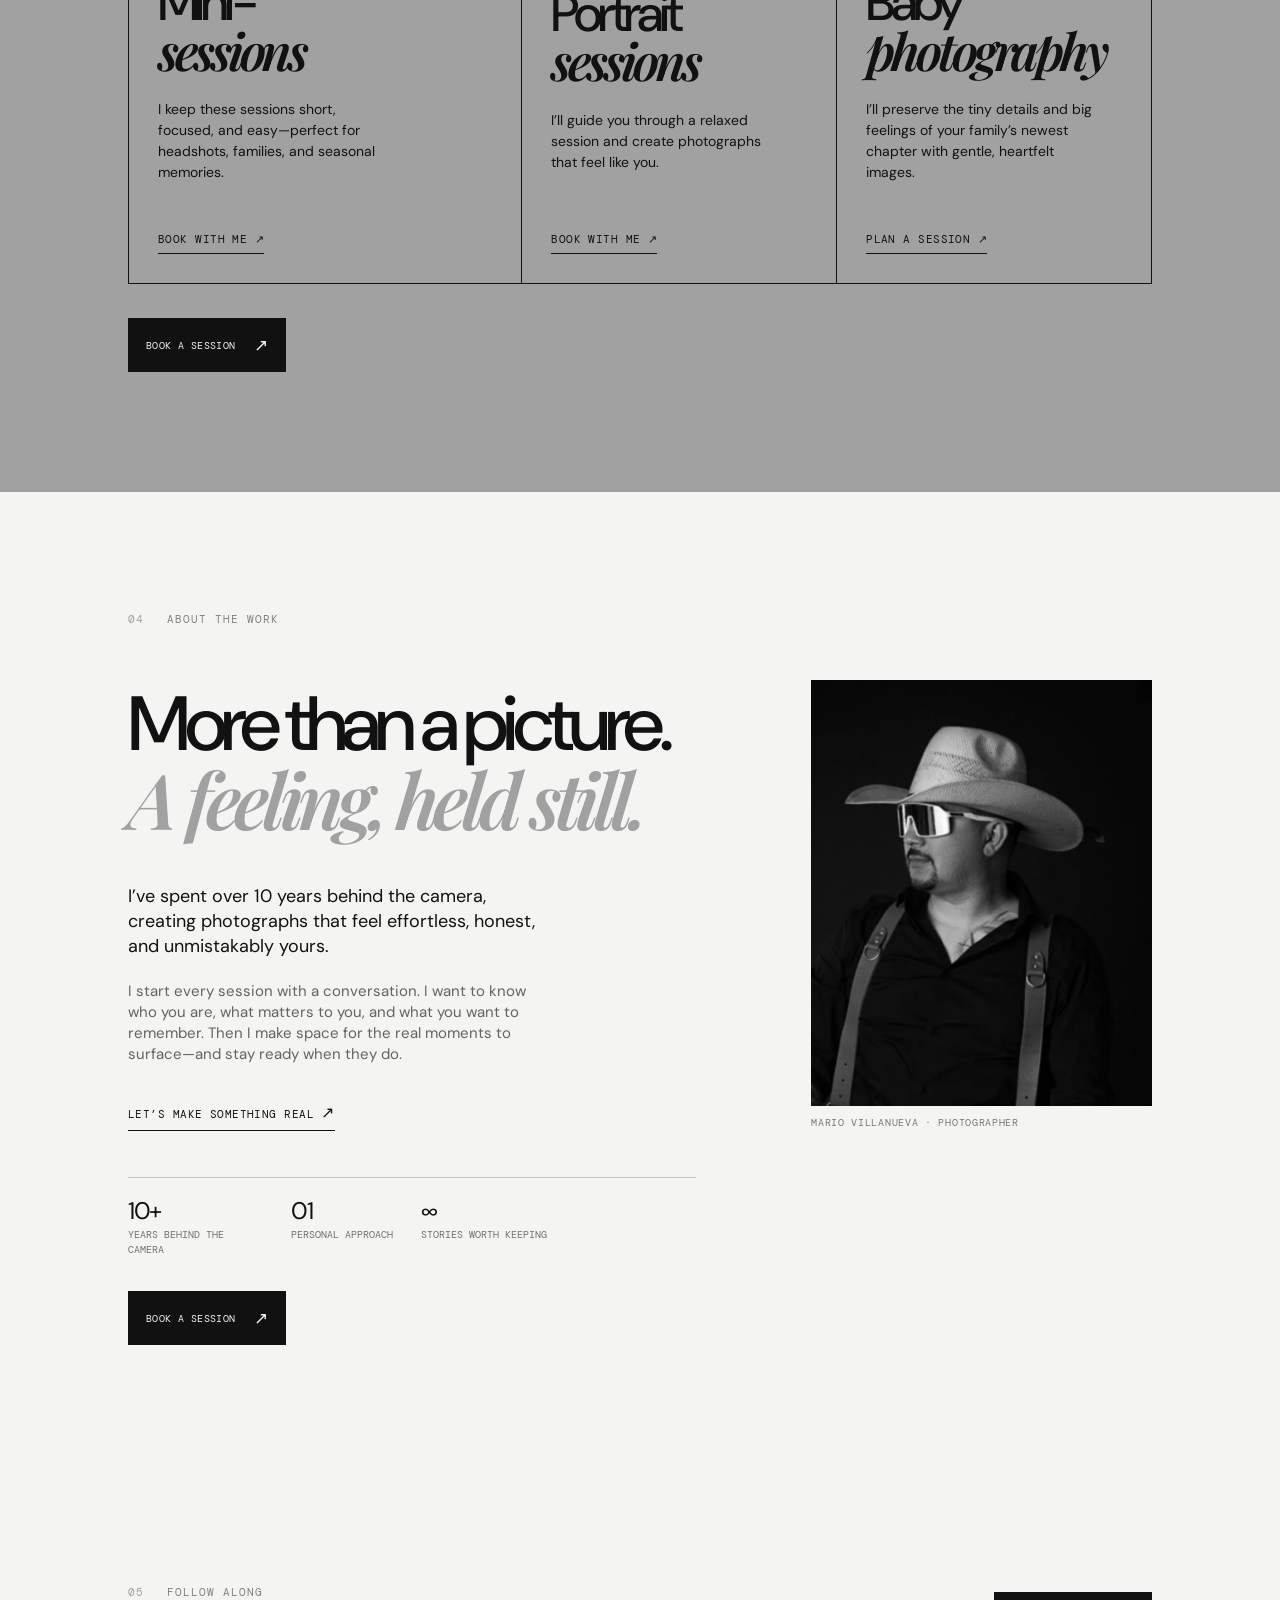
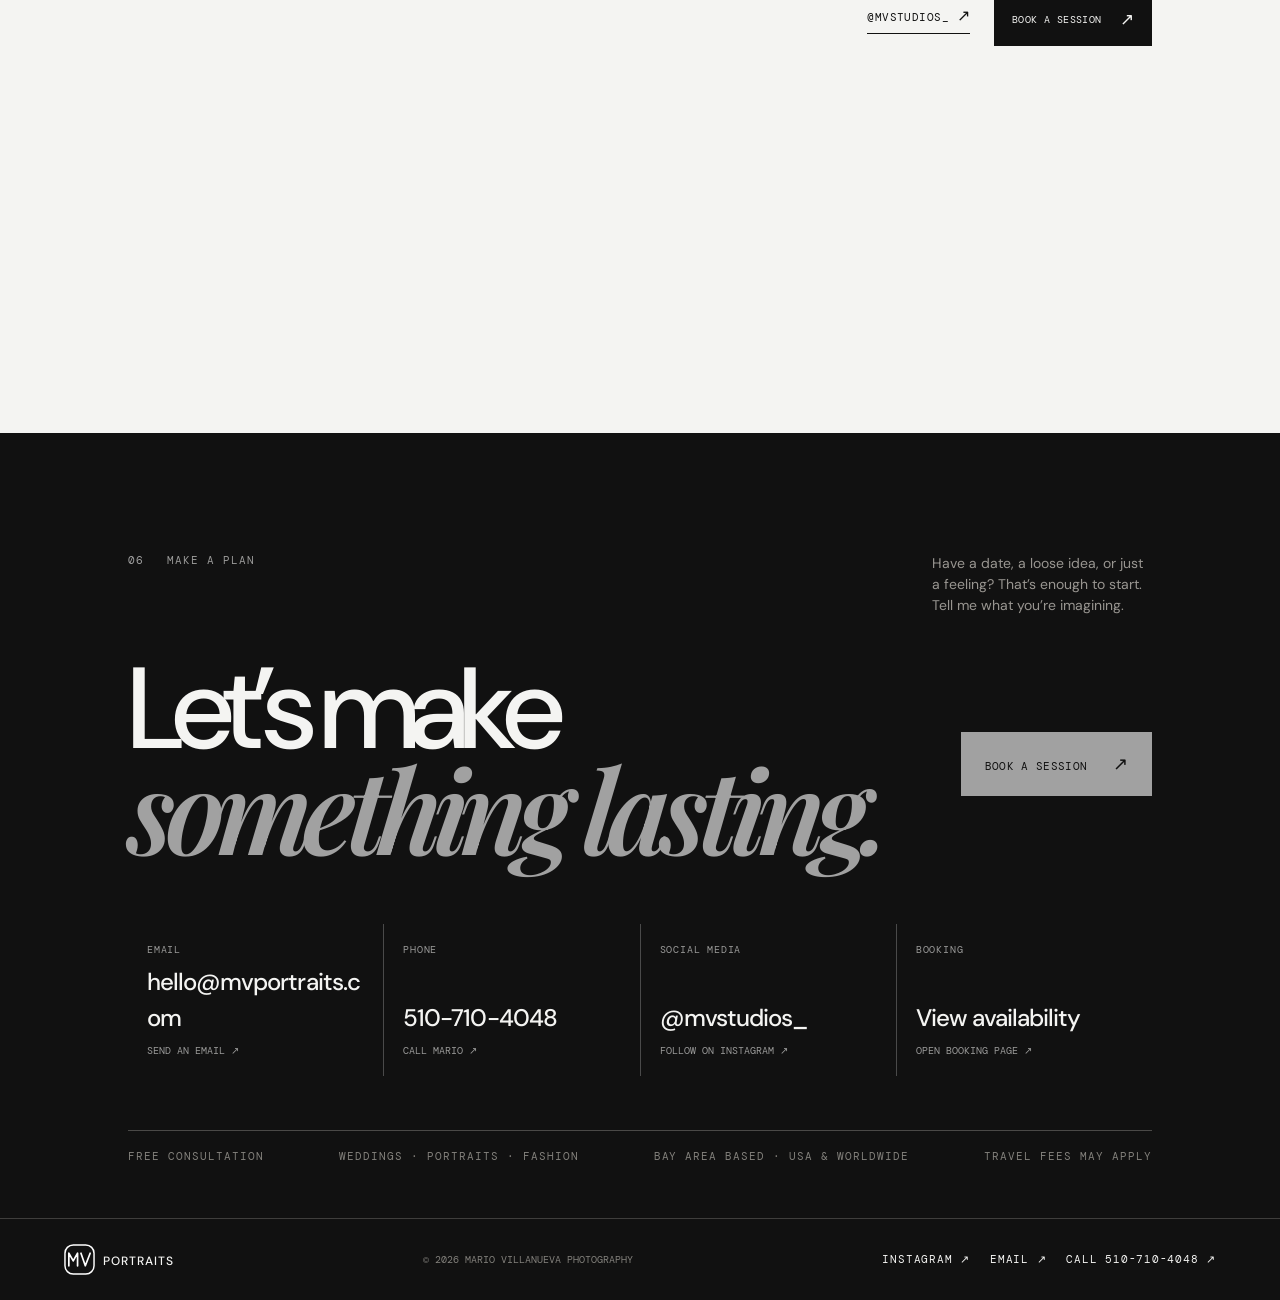
==== commit 34302df2: "Use moment in bloom image for hero" ====
--- a/index.html
+++ b/index.html
@@ -69,7 +69,7 @@
           </div>
         </div>
         <div class="hero-art placeholder-art art-hero" role="img" aria-label="Editorial portrait in a dramatic architectural interior">
-          <img class="hero-image" src="Images/Gallery%20Images/optimized-small/9H5A1439.jpg" alt="Wedding couple with a classic car" fetchpriority="high" /><span class="art-mark">01 / 08</span>
+          <img class="hero-image" src="Images/Gallery%20Images/optimized-small/17.mb%20.jpg" alt="Quinceañera portrait in a grand staircase setting" fetchpriority="high" /><span class="art-mark">01 / 08</span>
         </div>
         <div class="hero-stamp">San Francisco Bay Area based<br />USA &amp; worldwide · fees apply</div>
       </section>
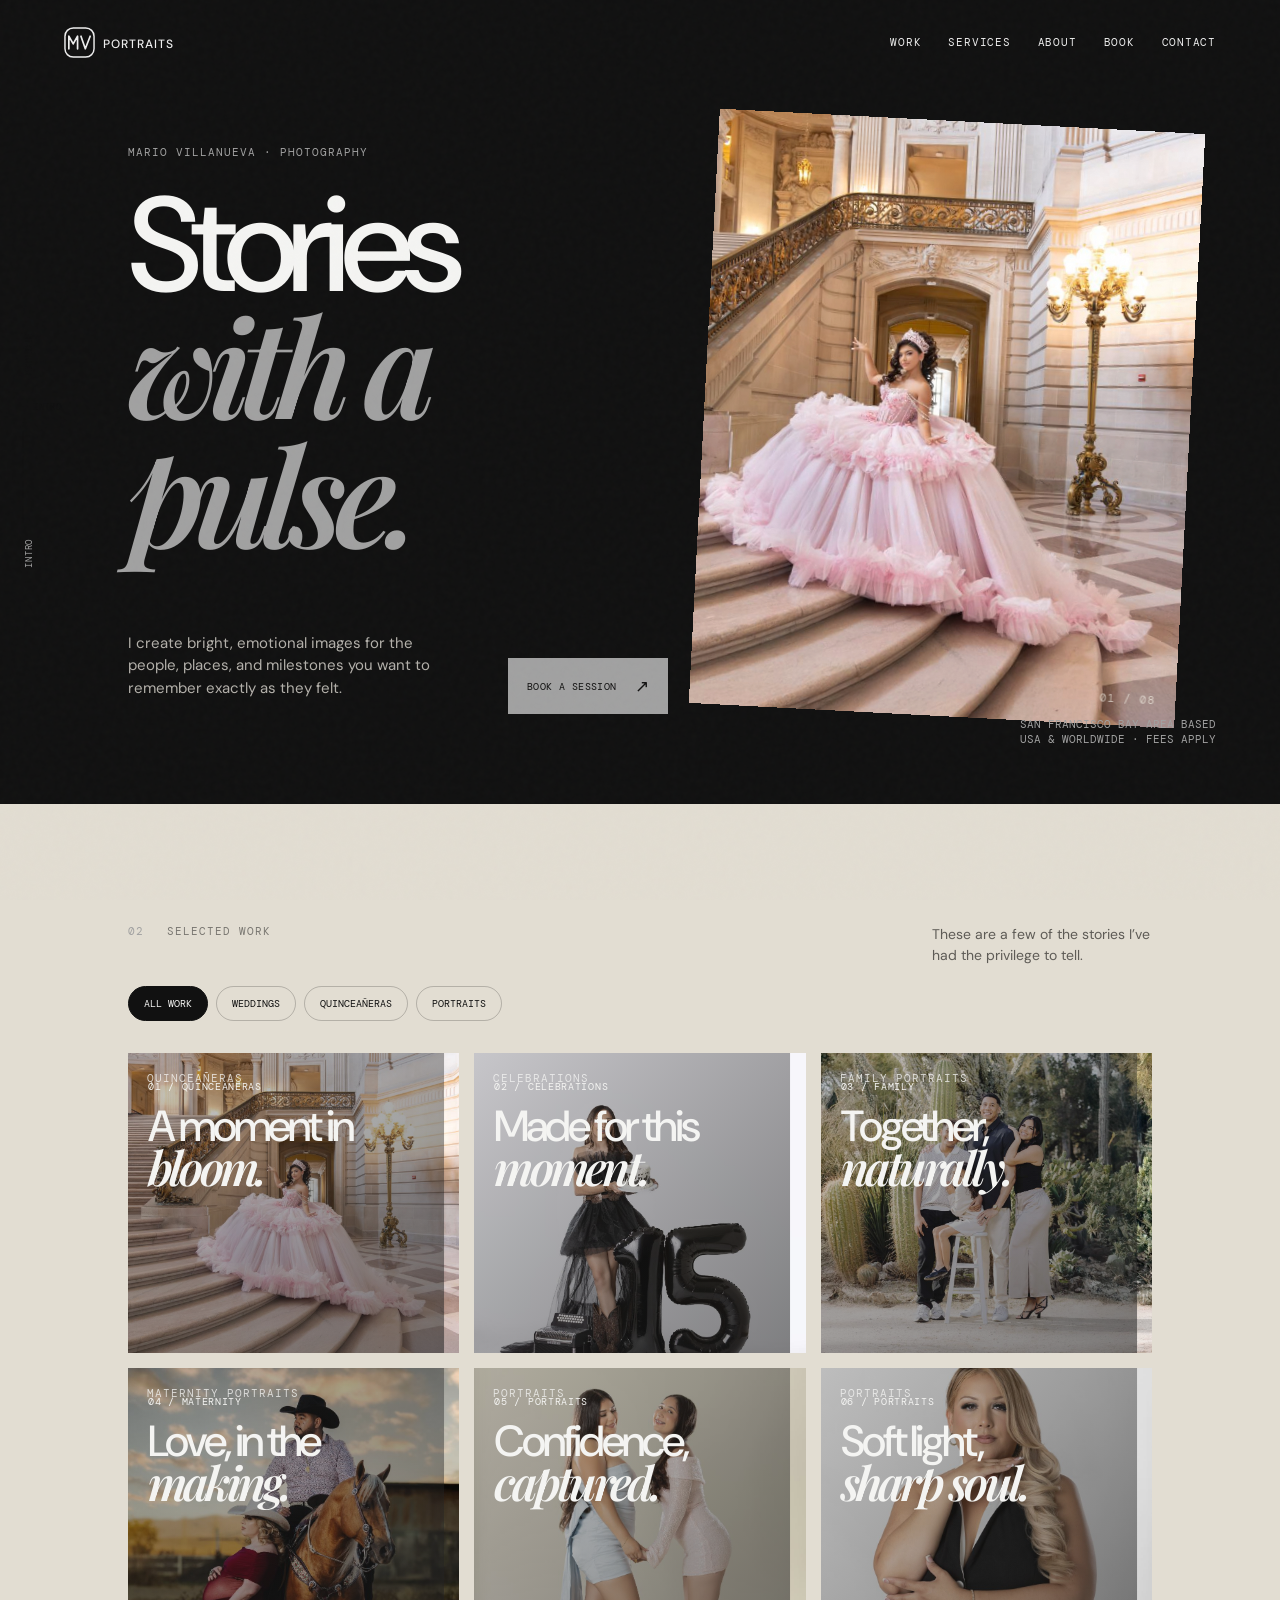
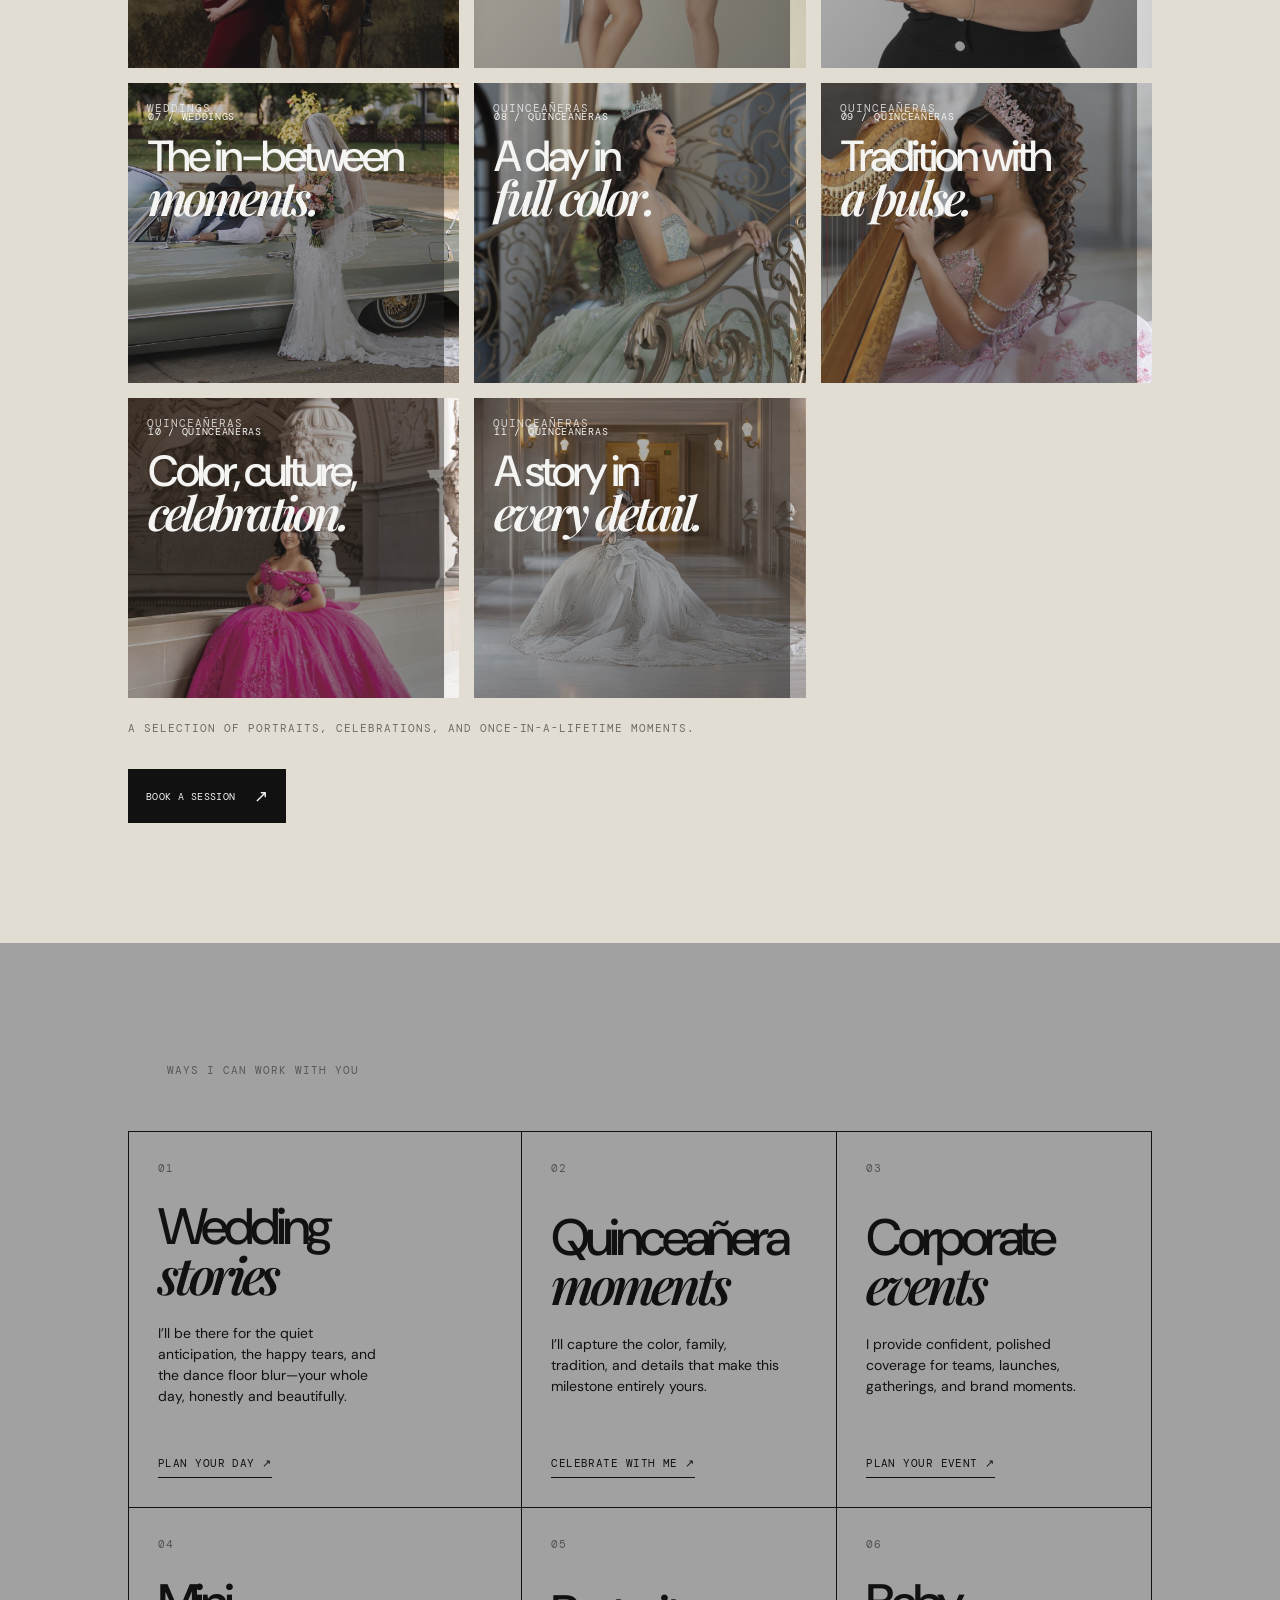
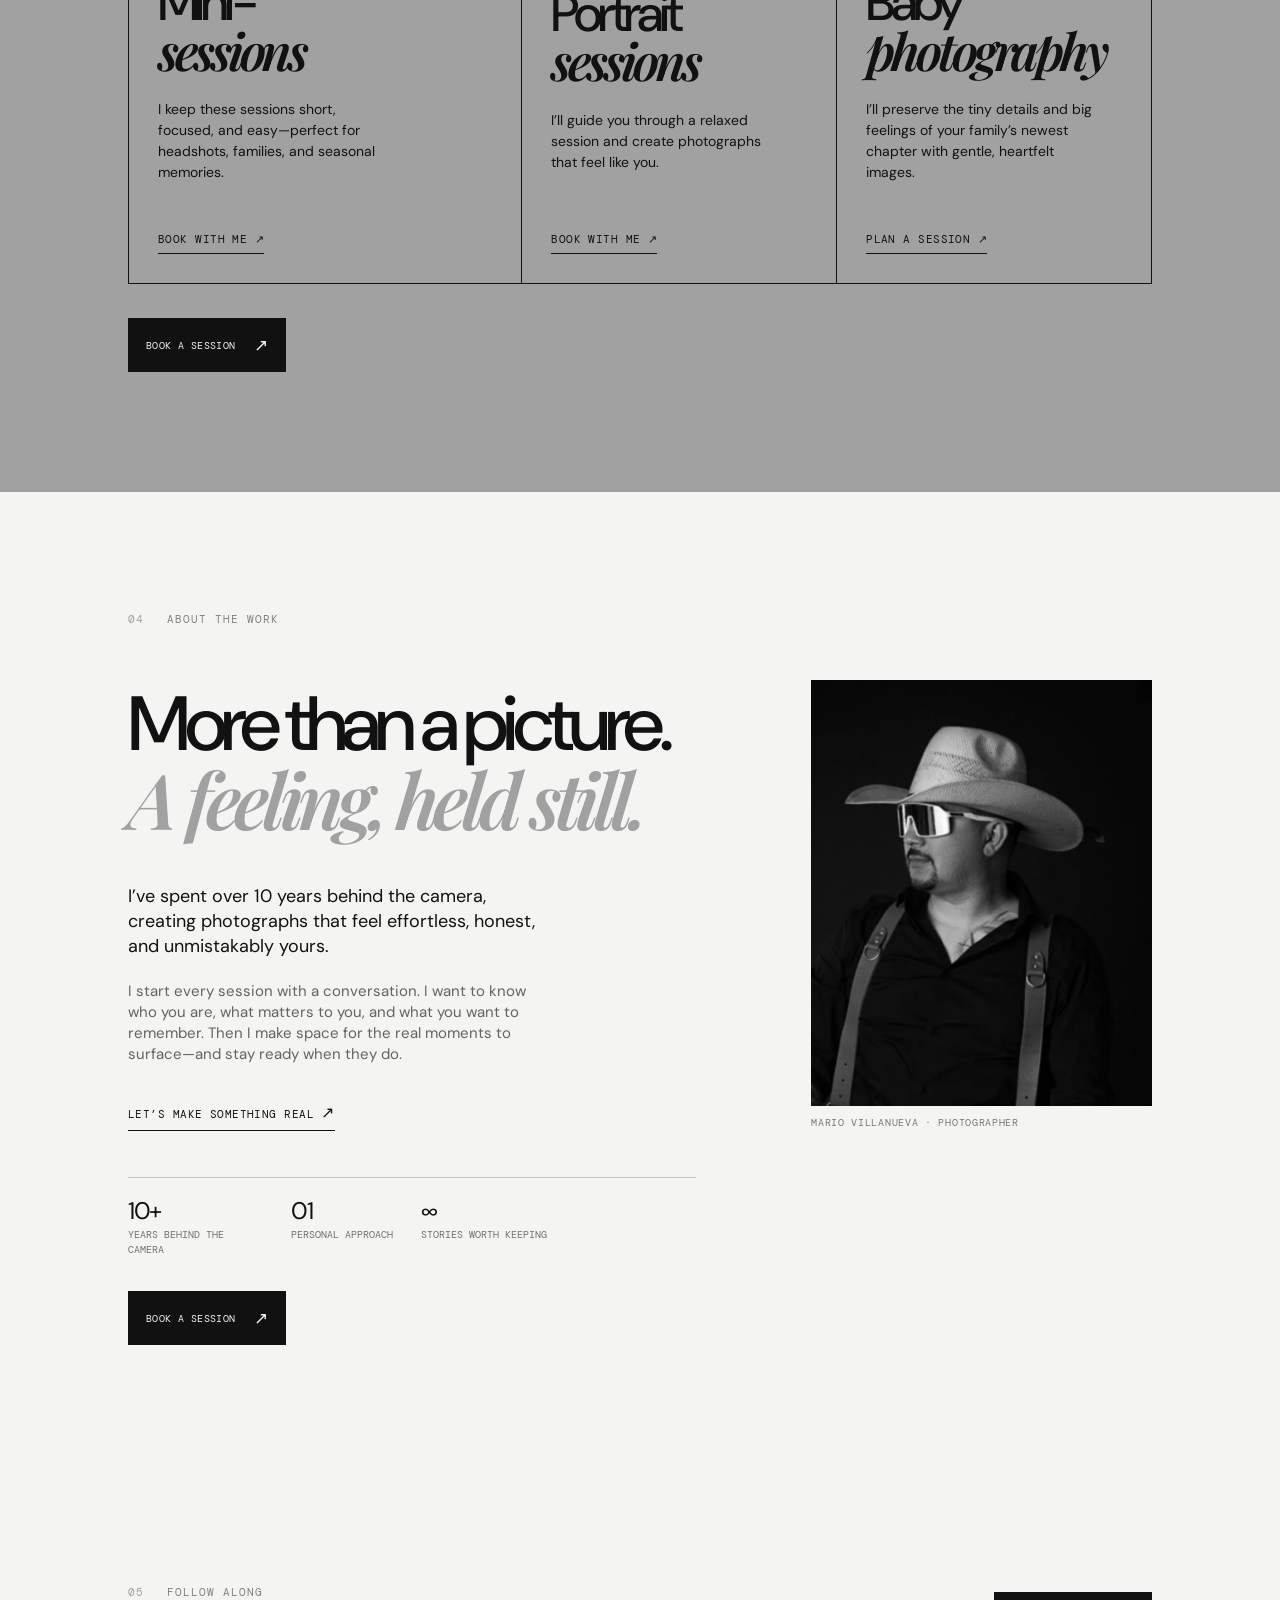
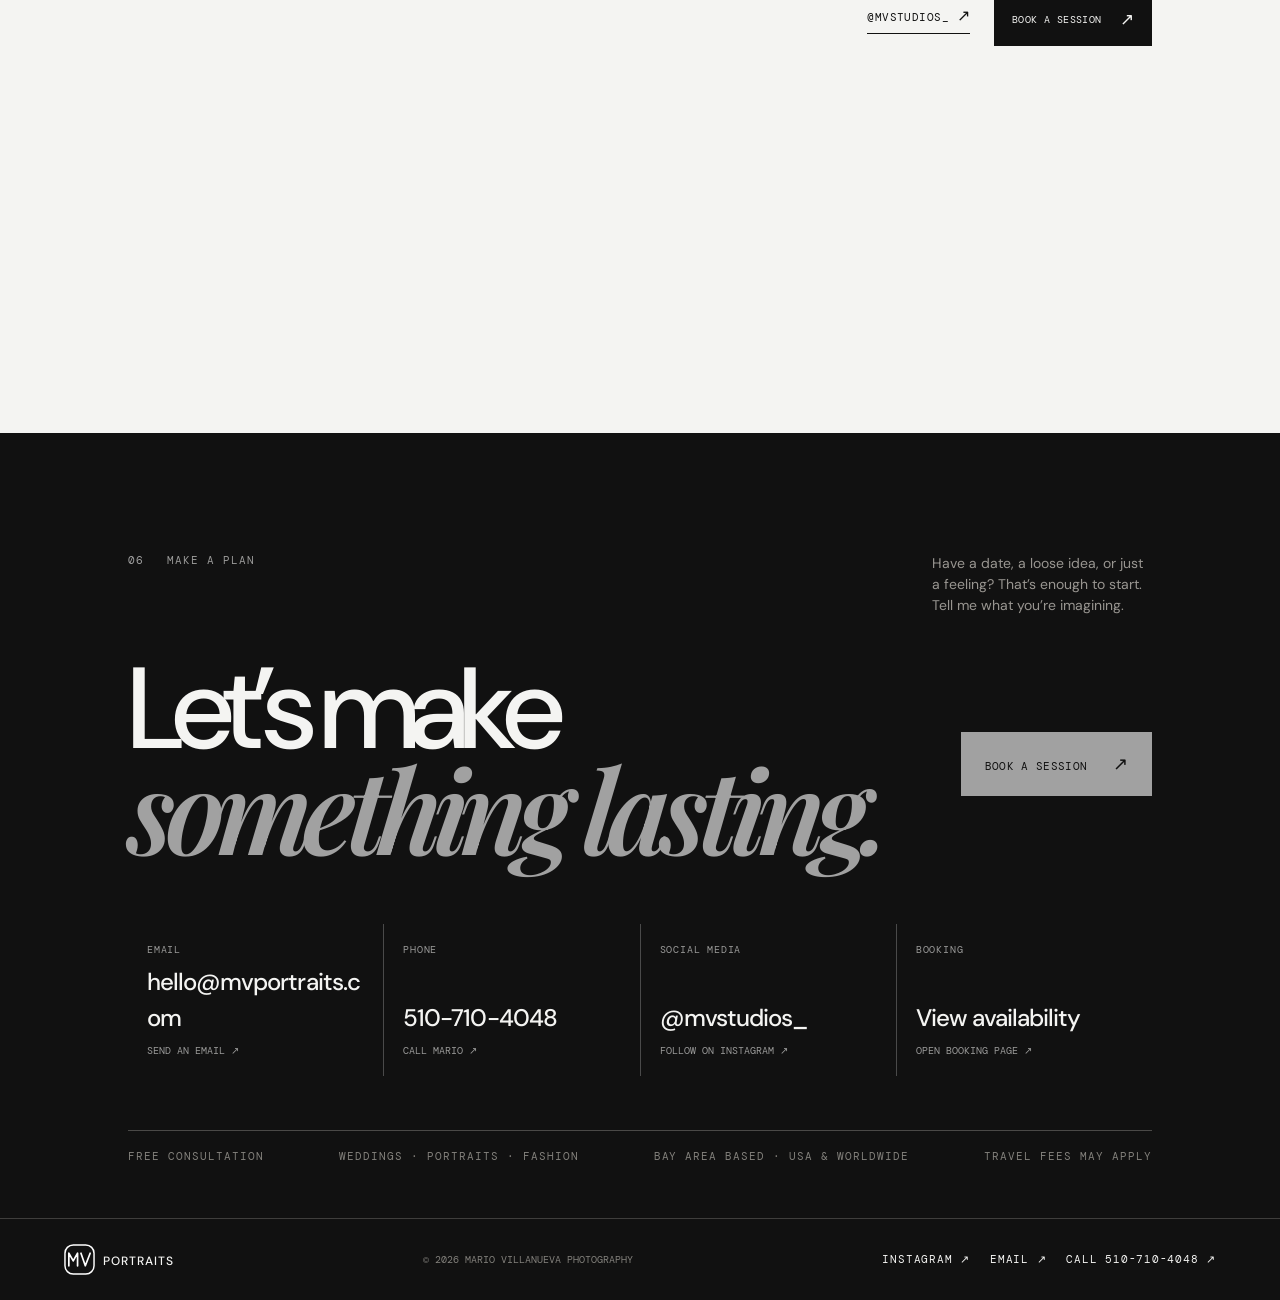
==== commit afd7bdf6: "Remove hero explore button" ====
--- a/index.html
+++ b/index.html
@@ -65,7 +65,6 @@
           <div class="hero-bottom">
             <p class="lede">I create bright, emotional images for the people, places, and milestones you want to remember exactly as they felt.</p>
             <a class="hero-booking" href="https://tidycal.com/tidycalmv" target="_blank" rel="noreferrer">Book a session <span>↗</span></a>
-            <a class="circle-link" href="#work" aria-label="Scroll to selected work">↓<span>Scroll to explore</span></a>
           </div>
         </div>
         <div class="hero-art placeholder-art art-hero" role="img" aria-label="Editorial portrait in a dramatic architectural interior">
